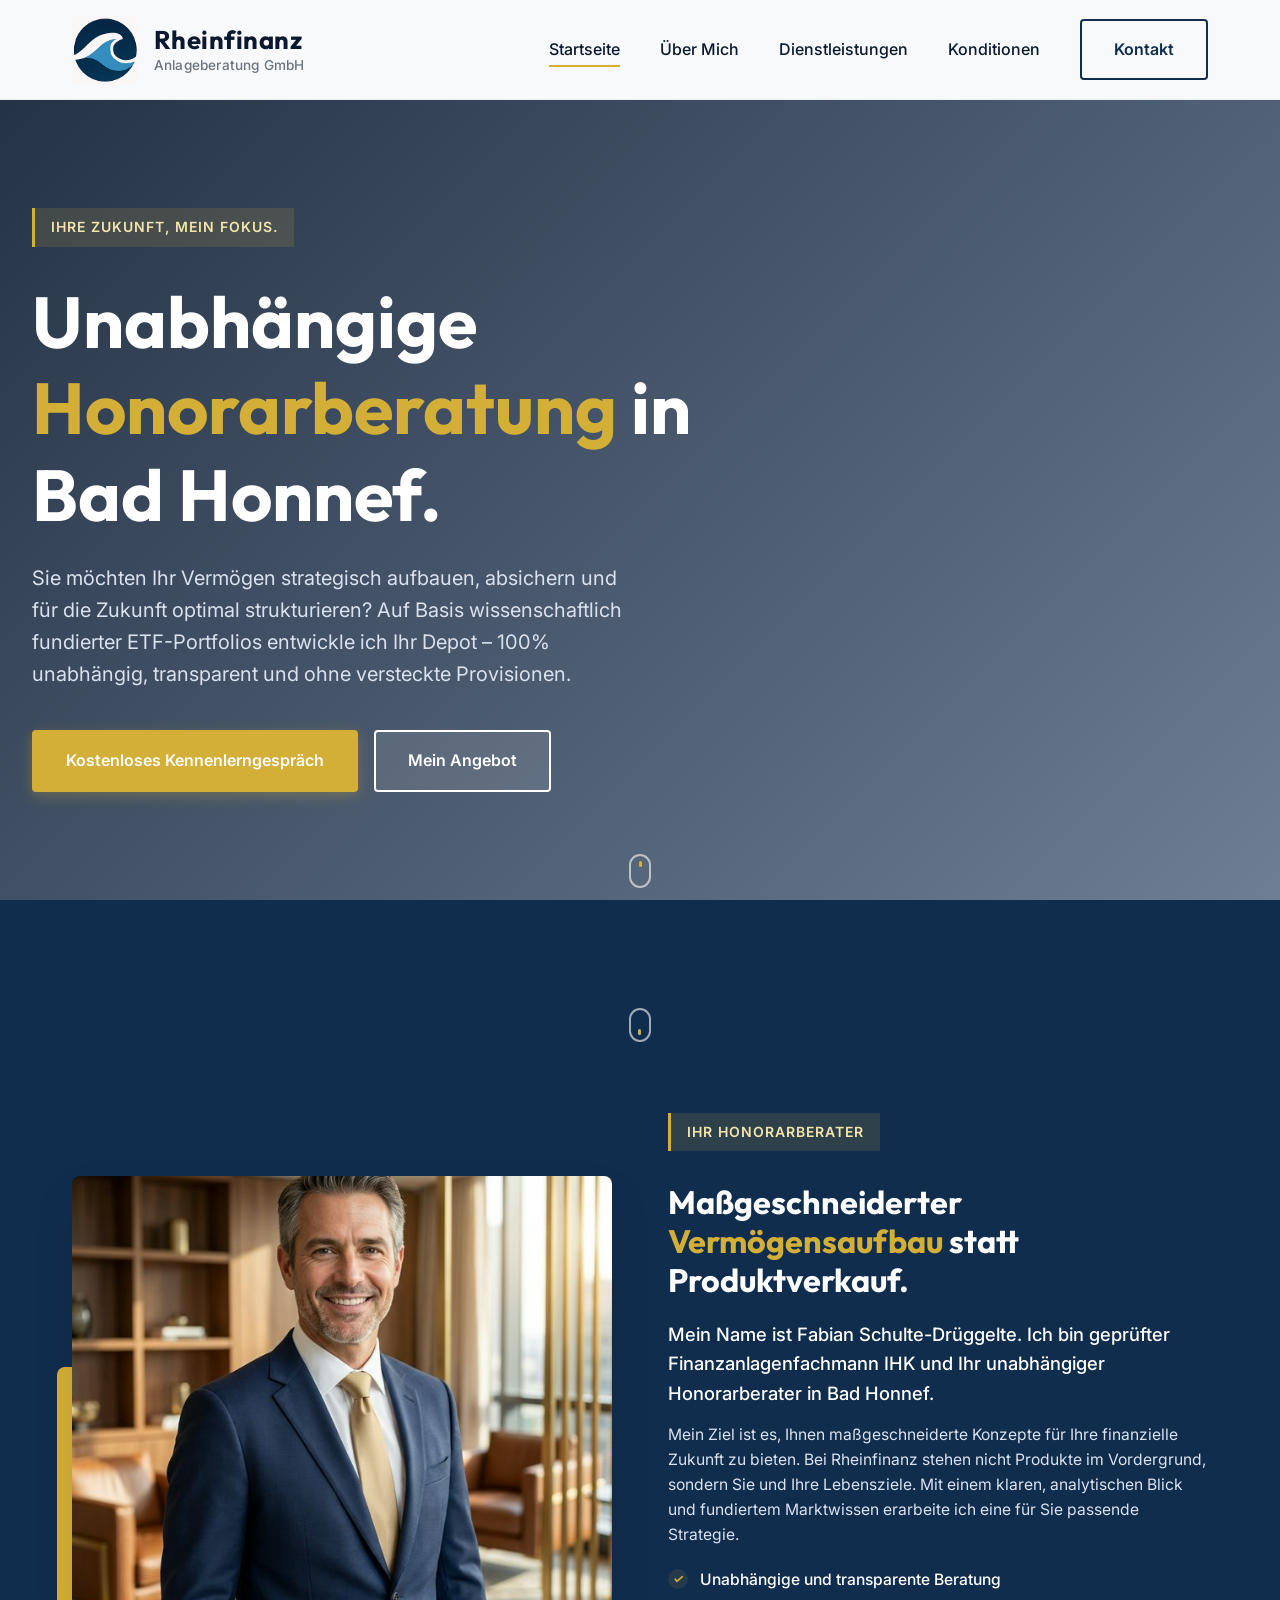
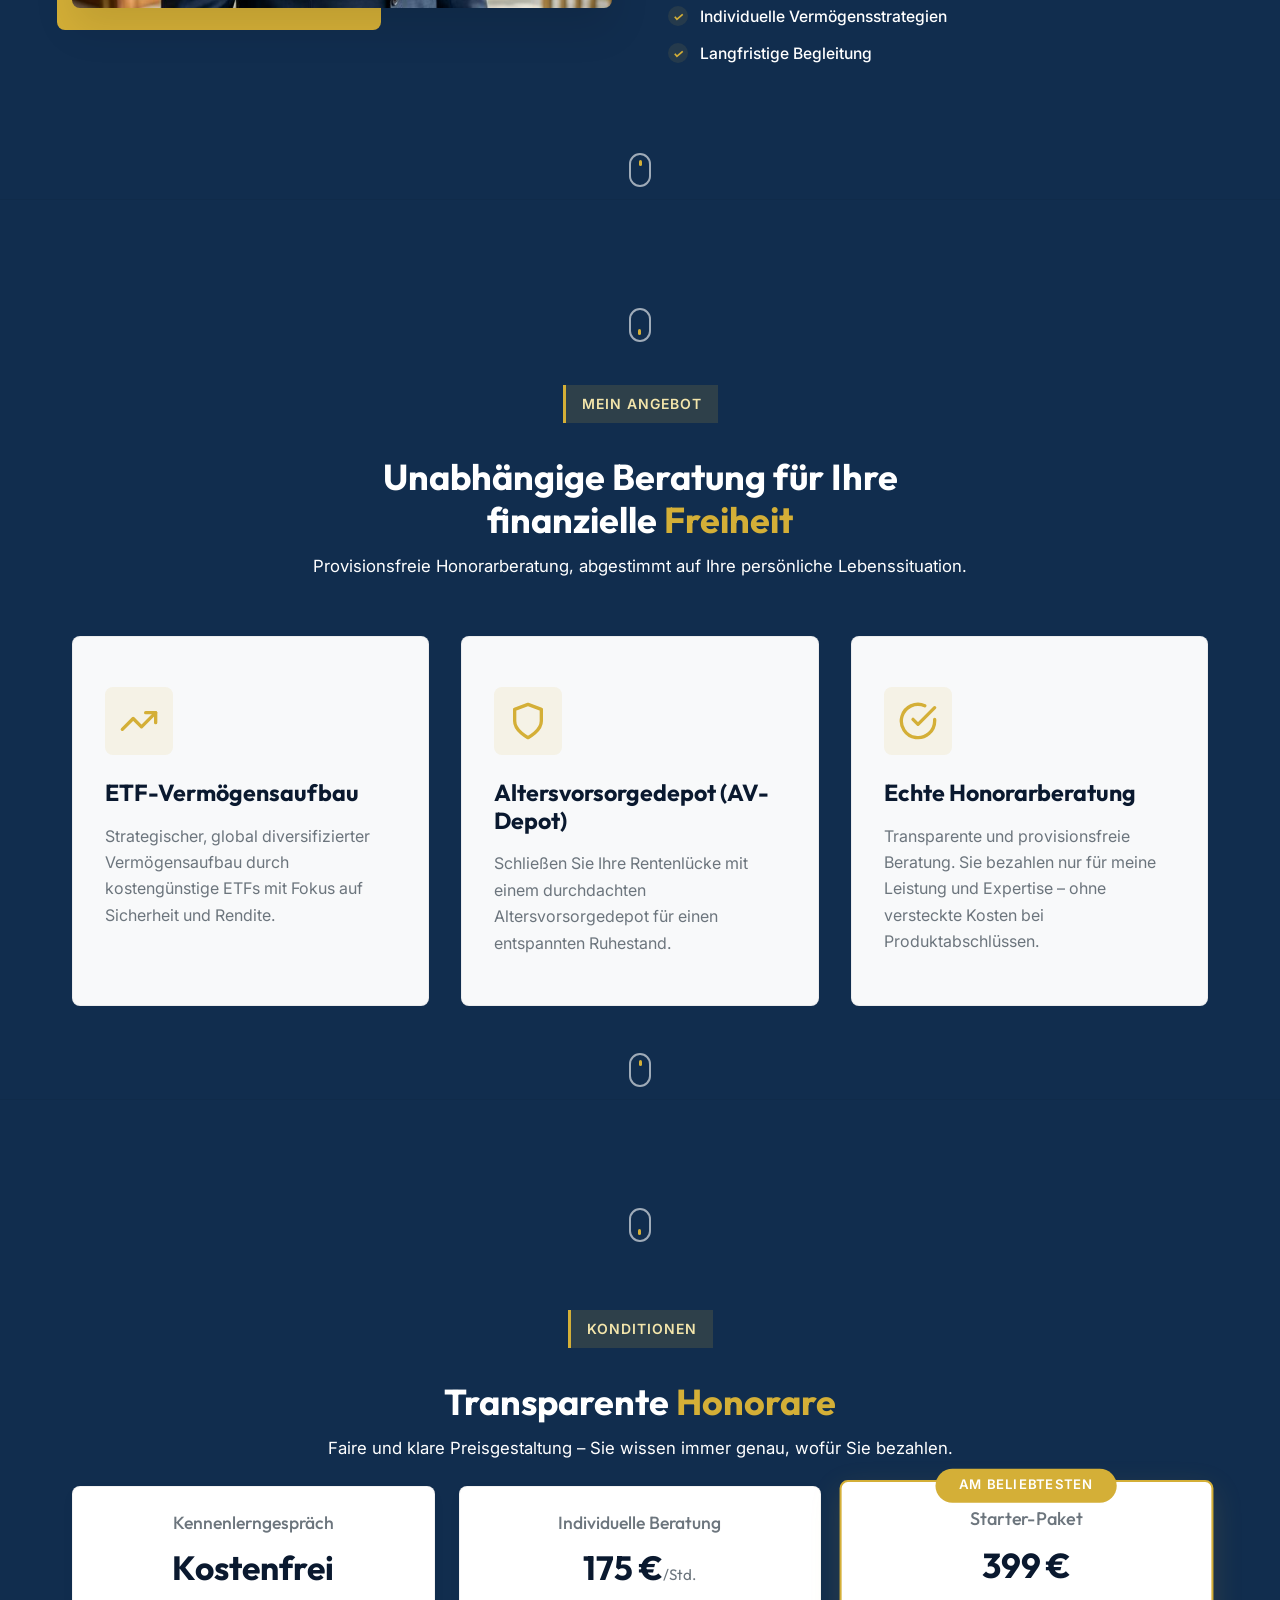
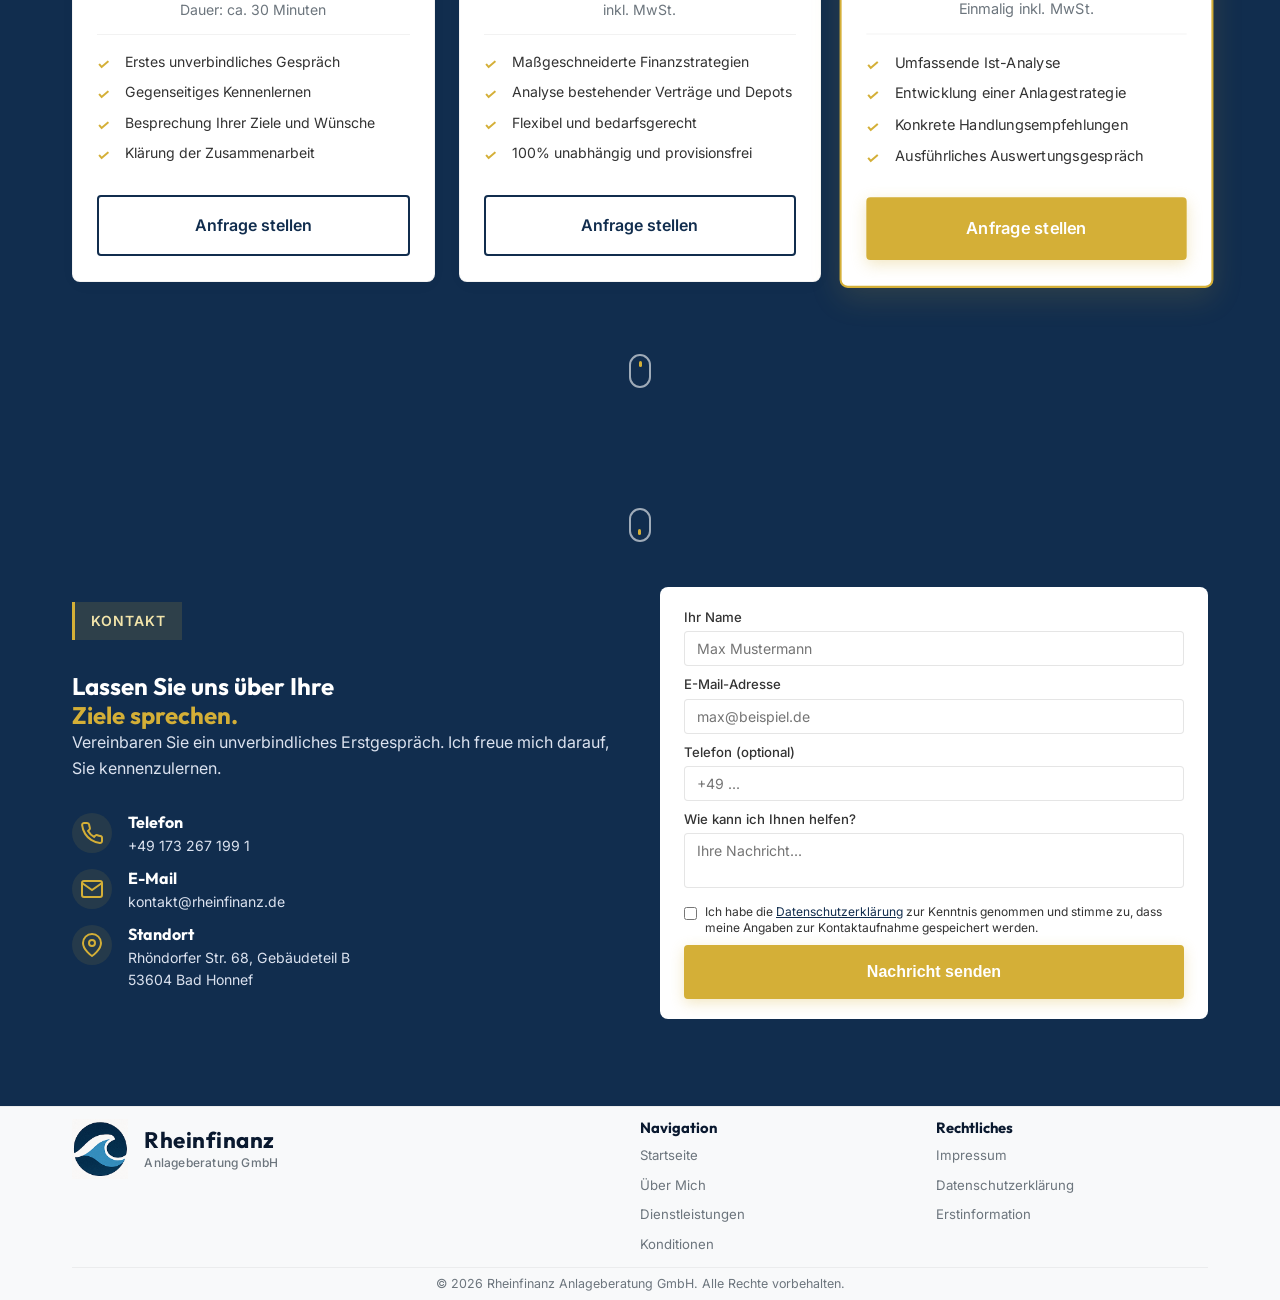
==== index.html @ 0bed1c44 "Update address to Rhöndorfer Str. 68, Gebäudeteil B and set telephone number +49 173 267 199 1" ====
<!DOCTYPE html>
<html lang="de">

<head>
    <meta charset="UTF-8">
    <meta name="viewport" content="width=device-width, initial-scale=1.0">
    <title>Honorarberatung Bad Honnef | Unabhängige Anlageberatung | Rheinfinanz</title>
    <meta name="description"
        content="Ihr unabhängiger Honorarberater in Bad Honnef. Spezialist für provisionsfreien Vermögensaufbau, ETF-Portfolios und Altersvorsorgedepots.">
    <link rel="canonical" href="https://www.rheinfinanz.de/">
    <link rel="icon" type="image/png" href="assets/images/wave-logo-transparent.png">

    <!-- Open Graph Tags -->
    <meta property="og:title" content="Unabhängige Honorarberatung & Vermögensaufbau | Rheinfinanz">
    <meta property="og:description" content="Ihr unabhängiger Honorarberater in Bad Honnef. Spezialist für provisionsfreien Vermögensaufbau, ETF-Portfolios und Altersvorsorgedepots.">
    <meta property="og:image" content="https://www.rheinfinanz.de/assets/images/wave-logo-transparent.png">
    <meta property="og:url" content="https://www.rheinfinanz.de/">
    <meta property="og:type" content="website">

    <!-- Schema.org JSON-LD -->
    <script type="application/ld+json">
    {
      "@context": "https://schema.org",
      "@type": "FinancialService",
      "name": "Rheinfinanz Anlageberatung GmbH",
      "image": "https://www.rheinfinanz.de/assets/images/wave-logo-transparent.png",
      "url": "https://www.rheinfinanz.de/",
      "telephone": "+49 173 267 199 1",
      "address": {
        "@type": "PostalAddress",
        "streetAddress": "Rhöndorfer Str. 68, Gebäudeteil B",
        "addressLocality": "Bad Honnef",
        "postalCode": "53604",
        "addressCountry": "DE"
      },
      "geo": {
        "@type": "GeoCoordinates",
        "latitude": 50.6433,
        "longitude": 7.2278
      },
      "areaServed": ["Bad Honnef", "Rhein-Sieg-Kreis"],
      "description": "Unabhängige Honorarberatung für Vermögensaufbau, ETF-Portfolios und Altersvorsorgedepots."
    }
    </script>
    <!-- Google Fonts -->
    <link rel="preconnect" href="https://fonts.googleapis.com">
    <link rel="preconnect" href="https://fonts.gstatic.com" crossorigin>
    <link
        href="https://fonts.googleapis.com/css2?family=Outfit:wght@300;400;500;600;700&family=Inter:wght@300;400;500;600&display=swap"
        rel="stylesheet">

    <link rel="stylesheet" href="styles.css?v=9">
</head>

<body>

    <!-- Header / Navigation -->
    <header id="header">
        <div class="container header-container">
            <a href="#home" class="logo">
                <img src="assets/images/wave-logo-transparent.png" alt="Rheinfinanz Logo - Honorarberatung Bad Honnef" class="logo-img" width="60" height="60">
                <div class="logo-text">
                    <span class="logo-title">Rheinfinanz</span>
                    <span class="logo-subtitle">Anlageberatung GmbH</span>
                </div>
            </a>

            <button class="mobile-menu-btn" id="mobile-menu-btn" aria-label="Menu öffnen/schließen">
                <span></span>
                <span></span>
                <span></span>
            </button>

            <nav class="main-nav" id="main-nav">
                <ul>
                    <li><a href="#home" class="nav-link active">Startseite</a></li>
                    <li><a href="#about" class="nav-link">Über Mich</a></li>
                    <li><a href="#services" class="nav-link">Dienstleistungen</a></li>
                    <li><a href="#pricing" class="nav-link">Konditionen</a></li>
                    <li><a href="#contact" class="btn btn-outline">Kontakt</a></li>
                </ul>
            </nav>
        </div>
    </header>

    <!-- Hero Section -->
    <section id="home" class="hero">
        <div class="hero-background"></div>
        <div class="hero-overlay"></div>
        <div class="container hero-content">
            <span class="badge fade-in-up">Ihre Zukunft, mein Fokus.</span>
            <h1 class="fade-in-up delay-1">Unabhängige<br><span class="text-gold">Honorarberatung</span> in Bad Honnef.
            </h1>
            <p class="fade-in-up delay-2">Sie möchten Ihr Vermögen strategisch aufbauen, absichern und für die
                Zukunft optimal strukturieren? Auf Basis wissenschaftlich fundierter ETF-Portfolios entwickle ich Ihr Depot – 100% unabhängig, transparent und ohne versteckte Provisionen.</p>
            <div class="hero-actions fade-in-up delay-3">
                <a href="#contact" class="btn btn-primary">Kostenloses Kennenlerngespräch</a>
                <a href="#services" class="btn btn-secondary">Mein Angebot</a>
            </div>
        </div>

        <div class="scroll-indicator">
            <a href="#about" aria-label="Nach unten scrollen">
                <div class="mouse">
                    <div class="wheel"></div>
                </div>
            </a>
        </div>
    </section>

    <main>
        <!-- About Section -->
        <section id="about" class="section">
            <div class="scroll-indicator-up">
                <a href="#home" aria-label="Nach oben scrollen">
                    <div class="mouse">
                        <div class="wheel"></div>
                    </div>
                </a>
            </div>
            <div class="container">
                <div class="about-grid">
                    <div class="about-image animate-on-scroll">
                        <img src="assets/images/portrait.png" alt="Fabian Schulte-Drüggelte, unabhängiger Honorarberater für ETFs und Vermögensaufbau in Bad Honnef" class="img-fluid" loading="lazy" width="400" height="500">
                        <div class="image-accent"></div>
                    </div>
                    <div class="about-content animate-on-scroll">
                        <span class="badge">Ihr Honorarberater</span>
                        <h2>Maßgeschneiderter <span class="text-gold">Vermögensaufbau</span> statt Produktverkauf.</h2>
                        <p class="lead">Mein Name ist Fabian Schulte-Drüggelte. Ich bin geprüfter
                            Finanzanlagenfachmann IHK und Ihr unabhängiger Honorarberater in Bad Honnef.</p>
                        <p>Mein Ziel ist es, Ihnen maßgeschneiderte Konzepte für Ihre finanzielle Zukunft zu bieten. Bei
                            Rheinfinanz stehen nicht Produkte im Vordergrund, sondern Sie und Ihre Lebensziele. Mit
                            einem klaren, analytischen Blick und fundiertem Marktwissen erarbeite ich eine für Sie
                            passende Strategie.</p>
                        <ul class="features-list">
                            <li><i class="icon-check"></i> Unabhängige und transparente Beratung</li>
                            <li><i class="icon-check"></i> Individuelle Vermögensstrategien</li>
                            <li><i class="icon-check"></i> Langfristige Begleitung</li>
                        </ul>
                    </div>
                </div>
            </div>
            <div class="scroll-indicator">
                <a href="#services" aria-label="Nach unten scrollen">
                    <div class="mouse">
                        <div class="wheel"></div>
                    </div>
                </a>
            </div>
        </section>

        <!-- Services Section -->
        <section id="services" class="section bg-light-alt">
            <div class="scroll-indicator-up">
                <a href="#about" aria-label="Nach oben scrollen">
                    <div class="mouse">
                        <div class="wheel"></div>
                    </div>
                </a>
            </div>
            <div class="container">
                <div class="section-header text-center animate-on-scroll">
                    <span class="badge">Mein Angebot</span>
                    <h2>Unabhängige Beratung für Ihre<br>finanzielle <span class="text-gold">Freiheit</span></h2>
                    <p>Provisionsfreie Honorarberatung, abgestimmt auf Ihre persönliche Lebenssituation.</p>
                </div>

                <div class="services-grid">
                    <div class="service-card animate-on-scroll delay-1">
                        <div class="service-icon">
                            <!-- SVG Wave / Growth Icon -->
                            <svg width="40" height="40" viewBox="0 0 24 24" fill="none" stroke="currentColor"
                                stroke-width="2" stroke-linecap="round" stroke-linejoin="round" aria-hidden="true">
                                <polyline points="22 7 13.5 15.5 8.5 10.5 2 17"></polyline>
                                <polyline points="16 7 22 7 22 13"></polyline>
                            </svg>
                        </div>
                        <h3>ETF-Vermögensaufbau</h3>
                        <p>Strategischer, global diversifizierter Vermögensaufbau durch kostengünstige ETFs mit Fokus auf Sicherheit und Rendite.</p>
                    </div>

                    <div class="service-card animate-on-scroll delay-2">
                        <div class="service-icon">
                            <!-- SVG Shield / Security Icon -->
                            <svg width="40" height="40" viewBox="0 0 24 24" fill="none" stroke="currentColor"
                                stroke-width="2" stroke-linecap="round" stroke-linejoin="round" aria-hidden="true">
                                <path d="M12 22s8-4 8-10V5l-8-3-8 3v7c0 6 8 10 8 10z"></path>
                            </svg>
                        </div>
                        <h3>Altersvorsorgedepot (AV-Depot)</h3>
                        <p>Schließen Sie Ihre Rentenlücke mit einem durchdachten Altersvorsorgedepot für einen
                            entspannten Ruhestand.</p>
                    </div>

                    <div class="service-card animate-on-scroll delay-3">
                        <div class="service-icon">
                            <!-- SVG Check Circle / Transparency Icon -->
                            <svg width="40" height="40" viewBox="0 0 24 24" fill="none" stroke="currentColor"
                                stroke-width="2" stroke-linecap="round" stroke-linejoin="round" aria-hidden="true">
                                <path d="M22 11.08V12a10 10 0 1 1-5.93-9.14"></path>
                                <polyline points="22 4 12 14.01 9 11.01"></polyline>
                            </svg>
                        </div>
                        <h3>Echte Honorarberatung</h3>
                        <p>Transparente und provisionsfreie Beratung. Sie bezahlen nur für meine Leistung und Expertise
                            – ohne versteckte Kosten bei Produktabschlüssen.</p>
                    </div>
                </div>
            </div>
            <div class="scroll-indicator">
                <a href="#pricing" aria-label="Nach unten scrollen">
                    <div class="mouse">
                        <div class="wheel"></div>
                    </div>
                </a>
            </div>
        </section>

        <!-- Pricing Section -->
        <section id="pricing" class="section">
            <div class="scroll-indicator-up">
                <a href="#services" aria-label="Nach oben scrollen">
                    <div class="mouse">
                        <div class="wheel"></div>
                    </div>
                </a>
            </div>
            <div class="container">
                <div class="section-header text-center animate-on-scroll">
                    <span class="badge">Konditionen</span>
                    <h2>Transparente <span class="text-gold">Honorare</span></h2>
                    <p>Faire und klare Preisgestaltung – Sie wissen immer genau, wofür Sie bezahlen.</p>
                </div>

                <div class="pricing-grid">
                    <!-- Kennenlerngespräch -->
                    <div class="pricing-card animate-on-scroll delay-1">
                        <div class="pricing-header">
                            <h3>Kennenlerngespräch</h3>
                            <div class="price">Kostenfrei</div>
                            <p class="duration">Dauer: ca. 30 Minuten</p>
                        </div>
                        <ul class="pricing-features">
                            <li><i class="icon-check"></i> Erstes unverbindliches Gespräch</li>
                            <li><i class="icon-check"></i> Gegenseitiges Kennenlernen</li>
                            <li><i class="icon-check"></i> Besprechung Ihrer Ziele und Wünsche</li>
                            <li><i class="icon-check"></i> Klärung der Zusammenarbeit</li>
                        </ul>
                        <a href="#contact" class="btn btn-outline">Anfrage stellen</a>
                    </div>

                    <!-- Stundensatz -->
                    <div class="pricing-card animate-on-scroll delay-2">
                        <div class="pricing-header">
                            <h3>Individuelle Beratung</h3>
                            <div class="price">175 €<span>/Std.</span></div>
                            <p class="duration">inkl. MwSt.</p>
                        </div>
                        <ul class="pricing-features">
                            <li><i class="icon-check"></i> Maßgeschneiderte Finanzstrategien</li>
                            <li><i class="icon-check"></i> Analyse bestehender Verträge und Depots</li>
                            <li><i class="icon-check"></i> Flexibel und bedarfsgerecht</li>
                            <li><i class="icon-check"></i> 100% unabhängig und provisionsfrei</li>
                        </ul>
                        <a href="#contact" class="btn btn-outline">Anfrage stellen</a>
                    </div>

                    <!-- Starter-Paket -->
                    <div class="pricing-card popular animate-on-scroll delay-3">
                        <div class="popular-badge">Am beliebtesten</div>
                        <div class="pricing-header">
                            <h3>Starter-Paket</h3>
                            <div class="price">399 €</div>
                            <p class="duration">Einmalig inkl. MwSt.</p>
                        </div>
                        <ul class="pricing-features">
                            <li><i class="icon-check"></i> Umfassende Ist-Analyse</li>
                            <li><i class="icon-check"></i> Entwicklung einer Anlagestrategie</li>
                            <li><i class="icon-check"></i> Konkrete Handlungsempfehlungen</li>
                            <li><i class="icon-check"></i> Ausführliches Auswertungsgespräch</li>
                        </ul>
                        <a href="#contact" class="btn btn-primary">Anfrage stellen</a>
                    </div>
                </div>
            </div>
            <div class="scroll-indicator">
                <a href="#contact" aria-label="Nach unten scrollen">
                    <div class="mouse">
                        <div class="wheel"></div>
                    </div>
                </a>
            </div>
        </section>

        <!-- Contact Section -->
        <section id="contact" class="contact-footer-wrapper">
            <div class="scroll-indicator-up">
                <a href="#pricing" aria-label="Nach oben scrollen">
                    <div class="mouse">
                        <div class="wheel"></div>
                    </div>
                </a>
            </div>
            <div class="contact-content-area" style="background-color: var(--navy-primary); color: var(--white);">
                <div class="container">
                    <div class="contact-grid">
                        <div class="contact-info animate-on-scroll">
                            <span class="badge">Kontakt</span>
                            <h2 style="color: var(--white);">Lassen Sie uns über Ihre<br><span class="text-gold">Ziele
                                    sprechen.</span></h2>
                            <p style="color: var(--light-blue); margin-bottom: 2rem;">Vereinbaren Sie ein
                                unverbindliches
                                Erstgespräch. Ich freue mich darauf, Sie kennenzulernen.</p>

                            <div class="contact-details">
                                <div class="contact-item">
                                    <div class="icon-circle">
                                        <svg width="24" height="24" viewBox="0 0 24 24" fill="none"
                                            stroke="currentColor" stroke-width="2">
                                            <path
                                                d="M22 16.92v3a2 2 0 0 1-2.18 2 19.79 19.79 0 0 1-8.63-3.07 19.5 19.5 0 0 1-6-6 19.79 19.79 0 0 1-3.07-8.67A2 2 0 0 1 4.11 2h3a2 2 0 0 1 2 1.72 12.84 12.84 0 0 0 .7 2.81 2 2 0 0 1-.45 2.11L8.09 9.91a16 16 0 0 0 6 6l1.27-1.27a2 2 0 0 1 2.11-.45 12.84 12.84 0 0 0 2.81.7A2 2 0 0 1 22 16.92z">
                                            </path>
                                        </svg>
                                    </div>
                                    <div>
                                        <h4>Telefon</h4>
                                        <p><a href="tel:+491732671991" style="color: inherit; text-decoration: none;">+49 173 267 199 1</a></p>
                                    </div>
                                </div>
                                <div class="contact-item">
                                    <div class="icon-circle">
                                        <svg width="24" height="24" viewBox="0 0 24 24" fill="none"
                                            stroke="currentColor" stroke-width="2">
                                            <path
                                                d="M4 4h16c1.1 0 2 .9 2 2v12c0 1.1-.9 2-2 2H4c-1.1 0-2-.9-2-2V6c0-1.1.9-2 2-2z">
                                            </path>
                                            <polyline points="22,6 12,13 2,6"></polyline>
                                        </svg>
                                    </div>
                                    <div>
                                        <h4>E-Mail</h4>
                                        <p><a href="mailto:kontakt@rheinfinanz.de" style="color: inherit; text-decoration: none;">kontakt@rheinfinanz.de</a></p>
                                    </div>
                                </div>
                                <div class="contact-item">
                                    <div class="icon-circle">
                                        <svg width="24" height="24" viewBox="0 0 24 24" fill="none"
                                            stroke="currentColor" stroke-width="2">
                                            <path d="M21 10c0 7-9 13-9 13s-9-6-9-13a9 9 0 0 1 18 0z"></path>
                                            <circle cx="12" cy="10" r="3"></circle>
                                        </svg>
                                    </div>
                                    <div>
                                        <h4>Standort</h4>
                                        <p>Rhöndorfer Str. 68, Gebäudeteil B<br>53604 Bad Honnef</p>
                                    </div>
                                </div>
                            </div>
                        </div>

                        <div class="contact-form-wrapper animate-on-scroll delay-2">
                            <form action="https://api.web3forms.com/submit" method="POST" class="contact-form">
                                <!-- Web3Forms Access Key -->
                                <input type="hidden" name="access_key" value="9ec385a1-9719-448b-9e35-5436c0c58477">
                                <input type="hidden" name="subject" value="Neue Kontaktanfrage über rheinfinanz.de">
                                <!-- Honeypot Spam Protection -->
                                <input type="checkbox" name="botcheck" class="hidden" style="display: none;">

                                <!-- Autoresponse Configuration -->
                                <input type="hidden" name="autoresponse"
                                    value="Vielen Dank für Ihre Kontaktanfrage an die Rheinfinanz Anlageberatung GmbH! Wir haben Ihre Nachricht erhalten und werden uns schnellstmöglich bei Ihnen melden.">
                                <input type="hidden" name="from_name" value="Rheinfinanz Anlageberatung GmbH">

                                <div class="form-group">
                                    <label for="name">Ihr Name</label>
                                    <input type="text" name="name" id="name" placeholder="Max Mustermann" required>
                                </div>
                                <div class="form-group">
                                    <label for="email">E-Mail-Adresse</label>
                                    <input type="email" name="email" id="email" placeholder="max@beispiel.de" required>
                                </div>
                                <div class="form-group">
                                    <label for="phone">Telefon (optional)</label>
                                    <input type="tel" name="phone" id="phone" placeholder="+49 ...">
                                </div>
                                <div class="form-group">
                                    <label for="message">Wie kann ich Ihnen helfen?</label>
                                    <textarea name="message" id="message" rows="4" placeholder="Ihre Nachricht..."
                                        required></textarea>
                                </div>
                                <div class="form-group checkbox-group">
                                    <input type="checkbox" name="privacy_consent" id="privacy_consent" required>
                                    <label for="privacy_consent">Ich habe die <a href="datenschutz.html"
                                            target="_blank">Datenschutzerklärung</a> zur Kenntnis genommen und stimme
                                        zu, dass meine Angaben zur Kontaktaufnahme gespeichert werden.</label>
                                </div>
                                <button type="submit" class="btn btn-primary" style="width: 100%;">Nachricht
                                    senden</button>
                            </form>
                        </div>
                    </div>
                </div>
            </div>

            <!-- Footer -->
            <footer class="footer">
                <div class="container">
                    <div class="footer-grid">
                        <div class="footer-brand">
                            <a href="#home" class="logo" style="margin-bottom: 1.5rem; display: inline-flex;">
                                <img src="assets/images/wave-logo-transparent.png" alt="Rheinfinanz Logo"
                                    class="logo-img" style="height: 60px;">
                                <div class="logo-text">
                                    <span class="logo-title"
                                        style="color: var(--navy-dark); font-size: 1.4rem;">Rheinfinanz</span>
                                    <span class="logo-subtitle"
                                        style="color: var(--text-muted); font-size: 0.75rem;">Anlageberatung GmbH</span>
                                </div>
                            </a>
                        </div>
                        <div class="footer-links">
                            <h4>Navigation</h4>
                            <ul>
                                <li><a href="#home">Startseite</a></li>
                                <li><a href="#about">Über Mich</a></li>
                                <li><a href="#services">Dienstleistungen</a></li>
                                <li><a href="#pricing">Konditionen</a></li>
                            </ul>
                        </div>
                        <div class="footer-links">
                            <h4>Rechtliches</h4>
                            <ul>
                                <li><a href="impressum.html">Impressum</a></li>
                                <li><a href="datenschutz.html">Datenschutzerklärung</a></li>
                                <li><a href="erstinformation.html">Erstinformation</a></li>
                            </ul>
                        </div>
                    </div>
                    <div class="footer-bottom">
                        &copy; 2026 Rheinfinanz Anlageberatung GmbH. Alle Rechte vorbehalten.
                    </div>
                </div>
            </footer>
        </section>
    </main>

    <script src="script.js"></script>
</body>

</html>
---- styles.css ----
:root {
    /* Color Palette */
    --navy-dark: #0A192F;
    --navy-primary: #112D4E;
    --blue-wave: #3F72AF;
    --light-blue: #DBE2EF;

    --gold: #D4AF37;
    --gold-light: #F3E5AB;
    --gold-dark: #AA8825;

    --white: #FFFFFF;
    --bg-light: #F8F9FA;
    --text-main: #333333;
    --text-muted: #6C757D;

    /* Typography */
    --font-heading: 'Outfit', sans-serif;
    --font-body: 'Inter', sans-serif;

    /* Transitions */
    --transition-fast: 0.3s ease;
    --transition-slow: 0.6s cubic-bezier(0.16, 1, 0.3, 1);

    /* Variables */
    --header-height: 100px;
}

* {
    margin: 0;
    padding: 0;
    box-sizing: border-box;
}

html {
    scroll-behavior: smooth;
    scroll-snap-type: y mandatory;
}

section,
.contact-footer-wrapper {
    scroll-snap-align: start;
    scroll-snap-stop: always;
}

body {
    font-family: var(--font-body);
    color: var(--text-main);
    background-color: var(--bg-light);
    line-height: 1.6;
    overflow-x: hidden;
    max-width: 100%;
}

h1,
h2,
h3,
h4,
h5,
h6 {
    font-family: var(--font-heading);
    color: var(--navy-dark);
    line-height: 1.2;
}

a {
    text-decoration: none;
    color: inherit;
    transition: var(--transition-fast);
}

.container {
    width: 100%;
    max-width: 1200px;
    margin: 0 auto;
    padding: 0 2rem;
}

.text-gold {
    color: var(--gold);
}

/* --- Buttons --- */
.btn {
    display: inline-block;
    padding: 1rem 2rem;
    border-radius: 4px;
    font-weight: 600;
    font-size: 1rem;
    text-align: center;
    cursor: pointer;
    transition: all 0.3s ease;
}

.btn-primary {
    background-color: var(--gold);
    color: var(--white);
    border: 2px solid var(--gold);
    box-shadow: 0 4px 14px rgba(212, 175, 55, 0.3);
}

.btn-primary:hover {
    background-color: var(--gold-dark);
    border-color: var(--gold-dark);
    transform: translateY(-2px);
    box-shadow: 0 6px 20px rgba(212, 175, 55, 0.4);
}

.btn-secondary {
    background-color: rgba(255, 255, 255, 0.1);
    color: var(--white);
    border: 2px solid var(--white);
    backdrop-filter: blur(5px);
}

.btn-secondary:hover {
    background-color: var(--white);
    color: var(--navy-dark);
    transform: translateY(-2px);
}

.btn-outline {
    background-color: transparent;
    color: var(--navy-primary);
    border: 2px solid var(--navy-primary);
}

.btn-outline:hover {
    background-color: var(--navy-primary);
    color: var(--white);
}

/* --- Header --- */
#header {
    position: fixed;
    top: 0;
    left: 0;
    width: 100%;
    height: var(--header-height);
    background-color: var(--bg-light);
    z-index: 1000;
    transition: all var(--transition-fast);
    border-bottom: 1px solid rgba(0, 0, 0, 0.05);
}

#header.scrolled {
    background-color: rgba(248, 249, 250, 0.98);
    backdrop-filter: blur(10px);
    box-shadow: 0 4px 20px rgba(0, 0, 0, 0.05);
    height: 80px;
    border-bottom: none;
}

#header.scrolled .nav-link {
    color: var(--navy-dark);
}

#header.scrolled .nav-link:hover,
#header.scrolled .nav-link.active {
    color: var(--gold);
}

#header.scrolled .text-logo {
    color: var(--navy-dark);
}

.header-container {
    position: relative;
    display: flex;
    justify-content: space-between;
    align-items: center;
    height: 100%;
}

.logo {
    display: flex;
    align-items: center;
    gap: 1rem;
    text-decoration: none;
}

.logo-img {
    height: 70px;
    width: auto;
    transition: var(--transition-fast);
}

#header.scrolled .logo-img {
    height: 58px;
}

.logo-text {
    display: flex;
    flex-direction: column;
    justify-content: center;
}

.logo-title {
    font-family: var(--font-heading);
    font-size: 1.6rem;
    font-weight: 700;
    color: var(--navy-dark);
    line-height: 1.1;
    letter-spacing: 0.5px;
    transition: var(--transition-fast);
}

.logo-subtitle {
    font-family: var(--font-body);
    font-size: 0.85rem;
    font-weight: 500;
    color: var(--text-muted);
    line-height: 1.1;
    letter-spacing: 0.2px;
    margin-top: 0.2rem;
    transition: var(--transition-fast);
}

#header.scrolled .logo-title {
    font-size: 1.4rem;
}

#header.scrolled .logo-subtitle {
    font-size: 0.75rem;
}

.text-logo {
    font-family: var(--font-heading);
    font-size: 1.5rem;
    font-weight: 700;
    color: var(--navy-dark);
    letter-spacing: 1px;
    transition: var(--transition-fast);
}

.text-logo span {
    color: var(--gold);
}

.main-nav ul {
    display: flex;
    list-style: none;
    align-items: center;
    gap: 2.5rem;
}

.nav-link {
    font-weight: 500;
    color: var(--navy-dark);
    position: relative;
    padding: 0.5rem 0;
}

.nav-link::after {
    content: '';
    position: absolute;
    bottom: 0;
    left: 0;
    width: 0;
    height: 2px;
    background-color: var(--gold);
    transition: width var(--transition-fast);
}

.nav-link:hover::after,
.nav-link.active::after {
    width: 100%;
}

.mobile-menu-btn {
    display: none;
    background: none;
    border: none;
    cursor: pointer;
    flex-direction: column;
    gap: 6px;
    z-index: 1001;
}

.mobile-menu-btn span {
    display: block;
    width: 30px;
    height: 2px;
    background-color: var(--navy-dark);
    transition: var(--transition-fast);
}

/* --- Hero Section --- */
.hero {
    position: relative;
    height: 100vh;
    max-height: 100vh;
    display: flex;
    align-items: center;
    padding-top: var(--header-height);
    overflow: hidden;
    box-sizing: border-box;
}

.hero-background {
    position: absolute;
    top: 0;
    left: 0;
    width: 100%;
    height: 100%;
    background-image: url('assets/images/hero-bg.jpg');
    background-size: cover;
    background-position: center;
    background-attachment: fixed;
    z-index: -2;
    transform: scale(1.05);
    /* Slight scale for animation buffer */
    animation: zoomOutBg 20s infinite alternate linear;
}

@keyframes zoomOutBg {
    0% {
        transform: scale(1.05);
    }

    100% {
        transform: scale(1);
    }
}

.hero-overlay {
    position: absolute;
    top: 0;
    left: 0;
    width: 100%;
    height: 100%;
    background: linear-gradient(135deg, rgba(10, 25, 47, 0.9) 0%, rgba(17, 45, 78, 0.6) 100%);
    z-index: -1;
}

.hero-content {
    color: var(--white);
    max-width: 800px;
    margin: 0;
}

.badge {
    display: inline-block;
    padding: 0.5rem 1rem;
    background-color: rgba(212, 175, 55, 0.15);
    color: var(--gold-light);
    border-left: 3px solid var(--gold);
    font-size: 0.875rem;
    font-weight: 600;
    letter-spacing: 1px;
    text-transform: uppercase;
    margin-bottom: 2rem;
}

.hero h1 {
    font-size: 4.5rem;
    color: var(--white);
    margin-bottom: 1.5rem;
    font-weight: 700;
}

.hero p {
    font-size: 1.25rem;
    color: var(--light-blue);
    margin-bottom: 2.5rem;
    max-width: 600px;
}

.hero-actions {
    display: flex;
    gap: 1rem;
}

/* Scroll Down Indicator */
.scroll-indicator {
    position: absolute;
    bottom: 12px;
    left: 50%;
    transform: translateX(-50%);
    z-index: 10;
}

/* Scroll Up Indicator */
.scroll-indicator-up {
    position: absolute;
    top: calc(var(--header-height) + 8px);
    left: 50%;
    transform: translateX(-50%);
    z-index: 10;
}

.scroll-indicator-up .mouse {
    transform: rotate(180deg);
}

.mouse {
    width: 22px;
    height: 34px;
    border: 2px solid rgba(255, 255, 255, 0.6);
    border-radius: 14px;
    position: relative;
    display: flex;
    justify-content: center;
}

.wheel {
    width: 3px;
    height: 6px;
    background-color: var(--gold);
    border-radius: 2px;
    margin-top: 5px;
    animation: scroll 2s infinite;
}

@keyframes scroll {
    0% {
        transform: translateY(0);
        opacity: 1;
    }

    100% {
        transform: translateY(15px);
        opacity: 0;
    }
}

/* Animations */
.fade-in-up {
    opacity: 0;
    transform: translateY(30px);
    animation: fadeInUp 1s forwards ease-out;
}

.delay-1 {
    animation-delay: 0.2s;
}

.delay-2 {
    animation-delay: 0.4s;
}

.delay-3 {
    animation-delay: 0.6s;
}

@keyframes fadeInUp {
    to {
        opacity: 1;
        transform: translateY(0);
    }
}

/* Responsive */
@media (max-width: 992px) {
    .hero h1 {
        font-size: 3.5rem;
    }
}

@media (max-width: 768px) {
    html {
        scroll-snap-type: none !important;
    }

    .scroll-indicator,
    .scroll-indicator-up {
        display: none !important;
    }

    #header {
        height: 70px;
    }

    #header.scrolled {
        height: 65px;
    }

    .header-container {
        padding: 0 1rem;
    }

    .logo {
        gap: 0.5rem;
        max-width: calc(100% - 55px);
        overflow: hidden;
    }

    .logo-img {
        height: 44px !important;
        flex-shrink: 0;
    }

    #header.scrolled .logo-img {
        height: 40px !important;
    }

    .logo-title {
        font-size: 1.1rem !important;
        white-space: nowrap;
    }

    .logo-subtitle {
        font-size: 0.65rem !important;
        white-space: nowrap;
    }

    .mobile-menu-btn {
        display: flex !important;
        position: absolute !important;
        right: 1rem !important;
        top: 50% !important;
        transform: translateY(-50%) !important;
        z-index: 1001 !important;
        padding: 0.5rem !important;
        background: none;
        border: none;
        cursor: pointer;
    }

    .mobile-menu-btn span {
        background-color: var(--navy-dark) !important;
    }

    .main-nav {
        position: fixed;
        top: 70px;
        right: 0;
        left: auto;
        width: 100%;
        height: calc(100vh - 70px);
        background-color: var(--white);
        flex-direction: column;
        transition: transform var(--transition-slow), opacity var(--transition-slow), visibility var(--transition-slow);
        padding: 2rem;
        transform: translateX(100%);
        opacity: 0;
        visibility: hidden;
        pointer-events: none;
    }

    .main-nav.open {
        transform: translateX(0);
        opacity: 1;
        visibility: visible;
        pointer-events: auto;
    }

    .main-nav ul {
        flex-direction: column;
        align-items: flex-start;
        gap: 1.5rem;
    }

    .nav-link {
        color: var(--navy-dark);
        font-size: 1.25rem;
    }

    #header.scrolled .mobile-menu-btn span {
        background-color: var(--navy-dark);
    }

    .mobile-menu-btn span {
        background-color: var(--navy-dark);
    }

    .mobile-menu-btn {
        display: flex;
        flex-shrink: 0;
        margin-left: auto;
        padding: 0.5rem;
    }

    .hero h1 {
        font-size: 2.5rem;
    }

    .hero p {
        font-size: 1.1rem;
    }

    .hero-actions {
        flex-direction: column;
    }

    .btn {
        width: 100%;
    }
}

/* --- Sections Common --- */
.section {
    padding: calc(var(--header-height) + 3.25rem) 0 3.75rem 0;
    height: 100vh;
    max-height: 100vh;
    display: flex;
    flex-direction: column;
    justify-content: center;
    border-bottom: 1px solid rgba(0, 0, 0, 0.05);
    position: relative;
    box-sizing: border-box;
    overflow: hidden;
}

.bg-light-alt {
    background-color: var(--white);
}

.section-header {
    max-width: 750px;
    margin: 0 auto 2.5rem auto;
}

.section-header h2 {
    font-size: clamp(2rem, 4vh, 2.6rem);
    margin-bottom: 0.75rem;
}

.section-header p {
    color: var(--text-muted);
    font-size: 1.05rem;
}

.text-center {
    text-align: center;
}

/* --- About Section --- */
#about {
    background-color: var(--navy-primary);
    color: var(--white);
}

.about-grid {
    display: grid;
    grid-template-columns: 1fr 1fr;
    gap: 3.5rem;
    align-items: center;
}

.about-image {
    position: relative;
}

.about-image img {
    border-radius: 8px;
    width: 100%;
    max-height: min(440px, 48vh);
    object-fit: cover;
    position: relative;
    z-index: 2;
    box-shadow: 0 20px 40px rgba(0, 0, 0, 0.1);
}

.image-accent {
    position: absolute;
    bottom: -15px;
    left: -15px;
    width: 60%;
    height: 60%;
    background-color: var(--gold);
    border-radius: 8px;
    z-index: 1;
}

.about-content h2 {
    font-size: clamp(1.8rem, 3.6vh, 2.4rem);
    margin-bottom: 1.25rem;
    color: var(--white);
}

.about-content .lead {
    font-size: 1.15rem;
    font-weight: 500;
    color: var(--white);
    margin-bottom: 0.85rem;
}

.about-content p {
    color: var(--light-blue);
    margin-bottom: 1.25rem;
    font-size: 0.98rem;
}

.features-list {
    list-style: none;
    margin-top: 1.25rem;
}

.features-list li {
    position: relative;
    padding-left: 2rem;
    margin-bottom: 0.75rem;
    font-weight: 500;
    color: var(--white);
    font-size: 0.98rem;
}

.features-list li .icon-check {
    position: absolute;
    left: 0;
    top: 2px;
    width: 20px;
    height: 20px;
    background-color: rgba(212, 175, 55, 0.1);
    color: var(--gold);
    border-radius: 50%;
    display: flex;
    align-items: center;
    justify-content: center;
}

.features-list li .icon-check::after {
    content: '✓';
    font-size: 12px;
    font-weight: bold;
}

@media (max-width: 992px) {
    .about-grid {
        grid-template-columns: 1fr;
        gap: 3rem;
    }

    .about-image {
        max-width: 500px;
        margin: 0 auto;
    }
}

/* --- Services Section --- */
#services {
    background-color: var(--navy-primary);
    color: var(--white);
}

#services .section-header {
    margin-bottom: 3.5rem;
}

#services .section-header h2,
#services .section-header p {
    color: var(--white);
}

.services-grid {
    display: grid;
    grid-template-columns: repeat(3, 1fr);
    gap: 2rem;
}

.service-card {
    background: var(--bg-light);
    border: 1px solid rgba(0, 0, 0, 0.05);
    padding: min(3.25rem, 5.5vh) 2rem;
    border-radius: 8px;
    transition: var(--transition-fast);
    position: relative;
    overflow: hidden;
}

.service-card::before {
    content: '';
    position: absolute;
    top: 0;
    left: 0;
    width: 100%;
    height: 4px;
    background-color: var(--gold);
    transform: scaleX(0);
    transform-origin: left;
    transition: transform 0.4s ease;
}

.service-card:hover {
    transform: translateY(-5px);
    box-shadow: 0 20px 40px rgba(0, 0, 0, 0.05);
    background: var(--white);
}

.service-card:hover::before {
    transform: scaleX(1);
}

.service-icon {
    width: 68px;
    height: 68px;
    background-color: rgba(212, 175, 55, 0.1);
    color: var(--gold);
    border-radius: 8px;
    display: flex;
    align-items: center;
    justify-content: center;
    margin-bottom: 1.5rem;
    transition: var(--transition-fast);
}

.service-card h3 {
    font-size: 1.45rem;
    margin-bottom: 1rem;
    color: var(--navy-dark);
}

.service-card p {
    color: var(--text-muted);
    font-size: 1rem;
    line-height: 1.65;
}

@media (max-width: 992px) {
    .services-grid {
        grid-template-columns: repeat(2, 1fr);
    }
}

@media (max-width: 768px) {
    .services-grid {
        grid-template-columns: 1fr;
    }
}

/* Simple viewport animation class */
.animate-on-scroll {
    opacity: 0;
    transform: translateY(30px);
    transition: opacity 0.8s ease-out, transform 0.8s ease-out;
}

.animate-on-scroll.in-view {
    opacity: 1;
    transform: translateY(0);
}

/* --- Pricing Section --- */
#pricing {
    background-color: var(--navy-primary);
    color: var(--white);
    border-bottom: none;
}

#pricing .section-header {
    margin-bottom: 1.5rem;
}

#pricing .section-header h2,
#pricing .section-header p {
    color: var(--white);
}

.pricing-grid {
    display: grid;
    grid-template-columns: repeat(3, 1fr);
    gap: 1.5rem;
    margin-top: 1.25rem;
}

.pricing-card {
    background: var(--white);
    border: 1px solid rgba(0, 0, 0, 0.05);
    border-radius: 8px;
    padding: min(1.75rem, 2.8vh) 1.5rem;
    position: relative;
    transition: var(--transition-fast);
    display: flex;
    flex-direction: column;
    box-shadow: 0 4px 20px rgba(0, 0, 0, 0.02);
}

.pricing-card:hover {
    transform: translateY(-5px);
    box-shadow: 0 20px 40px rgba(0, 0, 0, 0.08);
}

.pricing-card.popular {
    border: 2px solid var(--gold);
    transform: scale(1.03);
    z-index: 2;
    box-shadow: 0 10px 30px rgba(212, 175, 55, 0.15);
}

.pricing-card.popular:hover {
    transform: scale(1.03) translateY(-5px);
}

.popular-badge {
    position: absolute;
    top: -13px;
    left: 50%;
    transform: translateX(-50%);
    background-color: var(--gold);
    color: var(--white);
    padding: 0.4rem 1.4rem;
    border-radius: 20px;
    font-size: 0.8rem;
    font-weight: 600;
    text-transform: uppercase;
    letter-spacing: 1px;
    white-space: nowrap;
}

.pricing-header {
    text-align: center;
    margin-bottom: 1rem;
    padding-bottom: 0.75rem;
    border-bottom: 1px solid rgba(0, 0, 0, 0.05);
}

.pricing-header h3 {
    font-size: 1.1rem;
    color: var(--text-muted);
    margin-bottom: 0.5rem;
    font-weight: 500;
}

.pricing-header .price {
    font-size: 2.1rem;
    font-weight: 700;
    color: var(--navy-dark);
    font-family: var(--font-heading);
    margin-bottom: 0.25rem;
}

.pricing-header .price span {
    font-size: 0.95rem;
    color: var(--text-muted);
    font-weight: 400;
}

.pricing-header .duration {
    font-size: 0.88rem;
    color: var(--text-muted);
}

.pricing-features {
    list-style: none;
    margin-bottom: 1.25rem;
    flex-grow: 1;
}

.pricing-features li {
    position: relative;
    padding-left: 1.75rem;
    margin-bottom: 0.5rem;
    color: var(--text-main);
    font-size: 0.88rem;
}

.pricing-features li .icon-check {
    position: absolute;
    left: 0;
    top: 2px;
    color: var(--gold);
    font-weight: bold;
}

.pricing-features li .icon-check::before {
    content: '✓';
}

.pricing-card .btn {
    width: 100%;
    margin-top: auto;
}

@media (max-width: 992px) {
    .pricing-grid {
        grid-template-columns: 1fr;
        max-width: 500px;
        margin-left: auto;
        margin-right: auto;
        gap: 3rem;
    }

    .pricing-card.popular {
        transform: scale(1);
    }

    .pricing-card.popular:hover {
        transform: translateY(-10px);
    }
}

/* --- Contact Section & Footer Wrapper --- */
.contact-footer-wrapper {
    height: 100vh;
    max-height: 100vh;
    display: flex;
    flex-direction: column;
    justify-content: space-between;
    scroll-snap-align: start;
    scroll-snap-stop: always;
    position: relative;
    box-sizing: border-box;
    overflow: hidden;
    background-color: var(--navy-primary);
}

.contact-content-area {
    flex-grow: 1;
    display: flex;
    align-items: center;
    padding: calc(var(--header-height) + 0.5rem) 0 0.5rem 0;
}

.contact-grid {
    display: grid;
    grid-template-columns: 1fr 1fr;
    gap: 2.5rem;
    align-items: center;
}

.contact-details {
    margin-top: 1rem;
}

.contact-item {
    display: flex;
    align-items: flex-start;
    gap: 1rem;
    margin-bottom: 0.75rem;
}

.icon-circle {
    width: 40px;
    height: 40px;
    background-color: rgba(212, 175, 55, 0.1);
    color: var(--gold);
    border-radius: 50%;
    display: flex;
    align-items: center;
    justify-content: center;
    flex-shrink: 0;
}

.contact-item h4 {
    color: var(--white);
    margin-bottom: 0.15rem;
    font-size: 1rem;
}

.contact-item p {
    color: var(--light-blue);
    font-size: 0.88rem;
}

.contact-form-wrapper {
    background-color: var(--white);
    padding: 1.25rem 1.5rem;
    border-radius: 8px;
    color: var(--navy-dark);
}

.form-group {
    margin-bottom: 0.5rem;
}

.form-group label {
    display: block;
    margin-bottom: 0.2rem;
    font-weight: 500;
    font-size: 0.825rem;
    color: var(--text-main);
}

.form-group input,
.form-group textarea {
    width: 100%;
    padding: 0.5rem 0.75rem;
    border: 1px solid rgba(0, 0, 0, 0.1);
    border-radius: 4px;
    font-family: inherit;
    font-size: 0.88rem;
    transition: var(--transition-fast);
}

.form-group textarea {
    height: 55px;
    resize: none;
}

.form-group input:focus,
.form-group textarea:focus {
    outline: none;
    border-color: var(--gold);
    box-shadow: 0 0 0 3px rgba(212, 175, 55, 0.1);
}

.checkbox-group {
    display: flex;
    align-items: flex-start;
    gap: 0.5rem;
    margin-bottom: 0.6rem;
}

.checkbox-group input[type="checkbox"] {
    width: auto;
    margin-top: 0.2rem;
    cursor: pointer;
}

.checkbox-group label {
    font-size: 0.75rem;
    line-height: 1.3;
    color: var(--text-main);
    font-weight: 400;
    margin-bottom: 0;
    cursor: pointer;
}

.checkbox-group label a {
    color: var(--navy-primary);
    text-decoration: underline;
}

.checkbox-group label a:hover {
    color: var(--gold);
}

@media (max-width: 992px) {
    .contact-grid {
        grid-template-columns: 1fr;
    }
}

/* --- Footer --- */
.footer {
    background-color: var(--bg-light);
    border-top: 1px solid rgba(0, 0, 0, 0.05);
    padding: 0.75rem 0 0.4rem 0;
    flex-shrink: 0;
}

.footer-grid {
    display: grid;
    grid-template-columns: 2fr 1fr 1fr;
    gap: 1.5rem;
    margin-bottom: 0.4rem;
}

.footer-brand p {
    color: var(--text-muted);
    max-width: 300px;
    margin-top: 0.4rem;
    font-size: 0.825rem;
}

.footer-links h4 {
    margin-bottom: 0.35rem;
    font-size: 0.925rem;
}

.footer-links ul {
    list-style: none;
}

.footer-links li {
    margin-bottom: 0.25rem;
}

.footer-links a {
    color: var(--text-muted);
    font-size: 0.825rem;
}

.footer-links a:hover {
    color: var(--gold);
}

.footer-bottom {
    text-align: center;
    padding-top: 0.35rem;
    border-top: 1px solid rgba(0, 0, 0, 0.05);
    color: var(--text-muted);
    font-size: 0.78rem;
}

/* Responsive Overrides for Mobile & Small Viewports */
@media (max-width: 768px) {
    .hero {
        height: auto !important;
        min-height: calc(100vh - 70px) !important;
        max-height: none !important;
        padding-top: calc(70px + 2.5rem) !important;
        padding-bottom: 2.5rem !important;
        align-items: flex-start !important;
    }

    .badge {
        margin-bottom: 1rem !important;
    }

    .hero h1 {
        font-size: clamp(2rem, 7vw, 2.7rem) !important;
        margin-bottom: 1rem !important;
    }

    .hero p {
        font-size: 1rem !important;
        margin-bottom: 1.5rem !important;
    }

    .section {
        height: auto !important;
        min-height: auto !important;
        max-height: none !important;
        overflow: visible !important;
        padding-top: 2rem !important;
        padding-bottom: 1.5rem !important;
        scroll-snap-align: none !important;
        scroll-snap-stop: normal !important;
    }

    .section-header {
        margin-bottom: 1.25rem !important;
    }

    .section-header h2 {
        font-size: 1.8rem !important;
        margin-bottom: 0.5rem !important;
    }

    .section-header p {
        font-size: 0.95rem !important;
    }

    .about-grid,
    .services-grid,
    .pricing-grid,
    .contact-grid {
        gap: 1.25rem !important;
        margin-top: 1rem !important;
    }

    .about-image img {
        max-height: 280px !important;
    }

    .about-content h2 {
        font-size: 1.75rem !important;
        margin-bottom: 0.75rem !important;
    }

    .about-content p,
    .about-content .lead {
        margin-bottom: 0.75rem !important;
    }

    .features-list {
        margin-top: 0.75rem !important;
    }

    .features-list li {
        margin-bottom: 0.5rem !important;
    }

    .contact-footer-wrapper {
        height: auto !important;
        min-height: auto !important;
        max-height: none !important;
        overflow: visible !important;
        background-color: var(--navy-primary) !important;
        padding-top: 0 !important;
        padding-bottom: 0 !important;
    }

    .contact-content-area {
        padding-top: 2rem !important;
        padding-bottom: 1.25rem !important;
    }

    .footer-brand {
        display: none !important;
    }

    .footer-grid {
        grid-template-columns: 1fr 1fr !important;
        gap: 1rem !important;
        margin-bottom: 0.5rem !important;
    }

    .footer {
        width: 100% !important;
        max-width: 100vw !important;
        overflow: hidden !important;
        padding: 1rem 0 0.5rem 0 !important;
    }

    #pricing {
        border-bottom: none !important;
    }
}

@media (max-width: 992px), (max-height: 700px) {
    .section,
    .contact-footer-wrapper {
        height: auto;
        min-height: 100vh;
        max-height: none;
        overflow: visible;
    }

    html {
        scroll-snap-type: y proximity;
    }
}
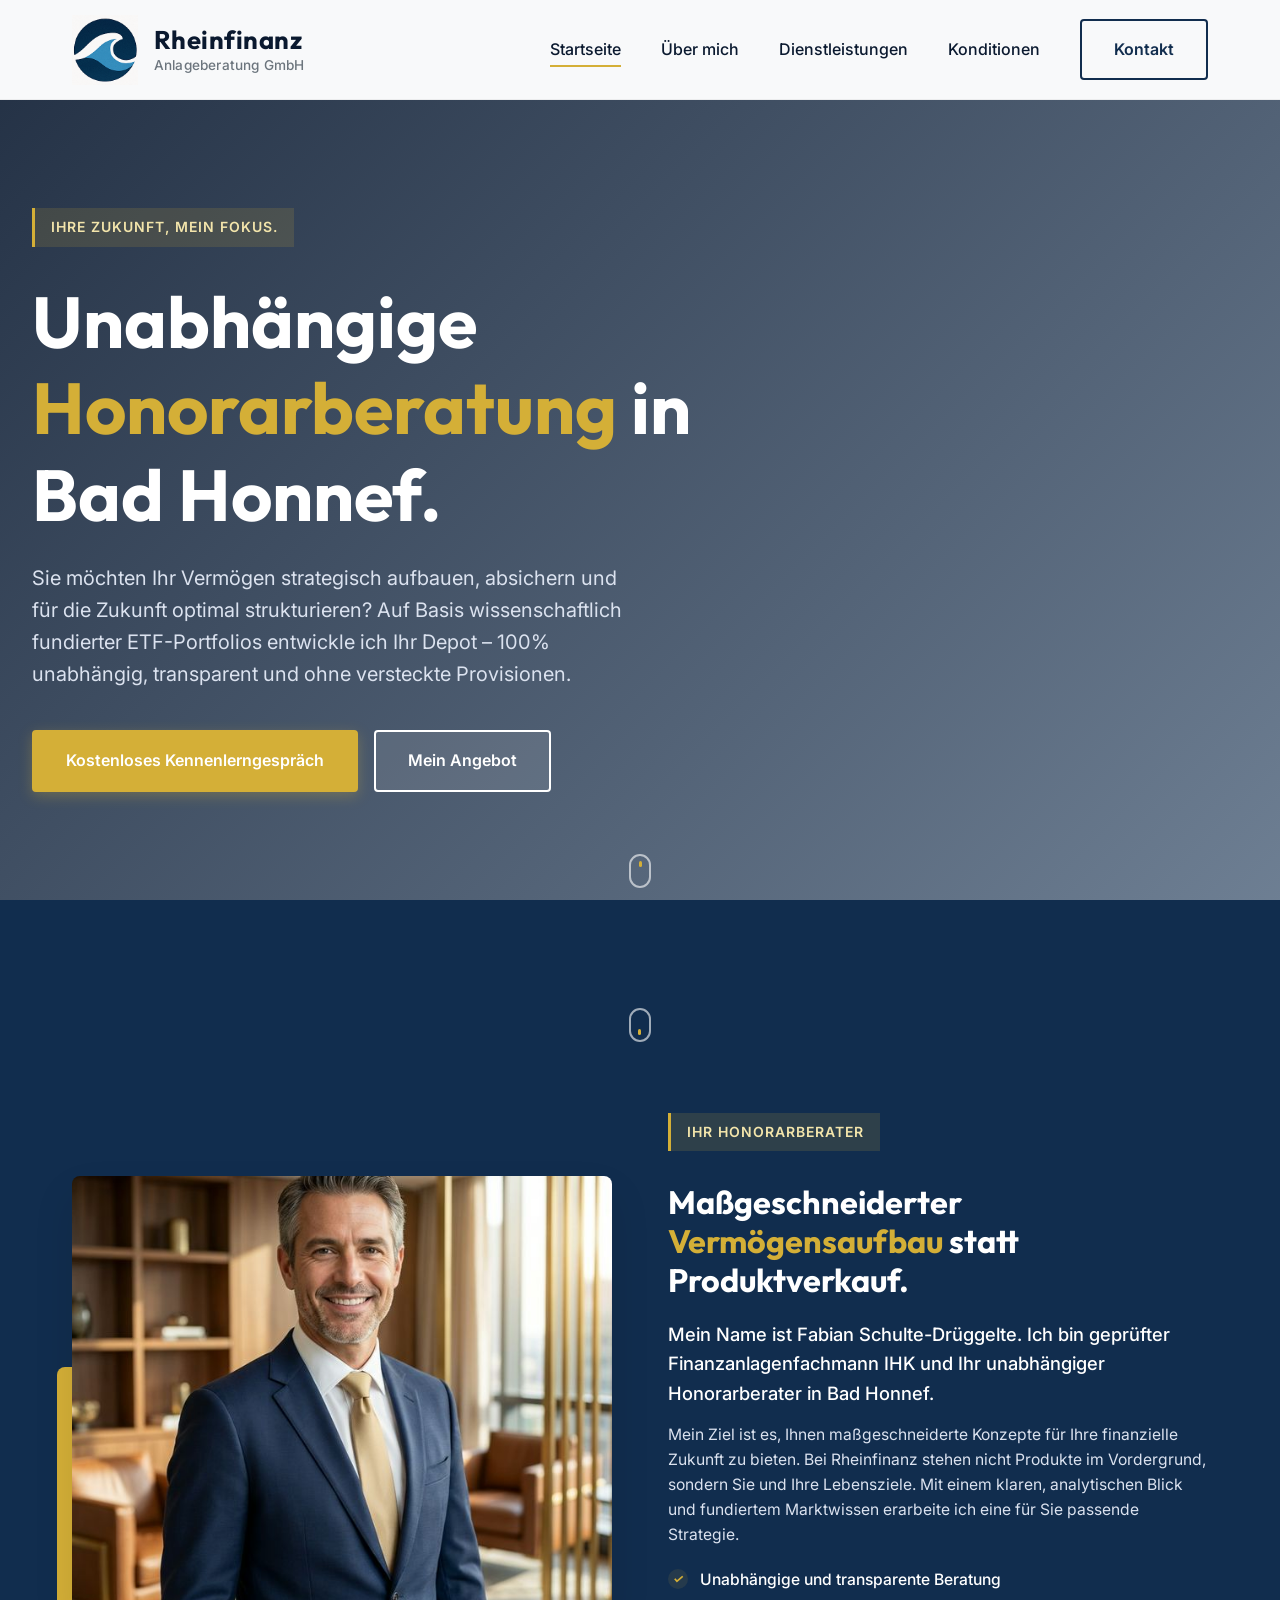
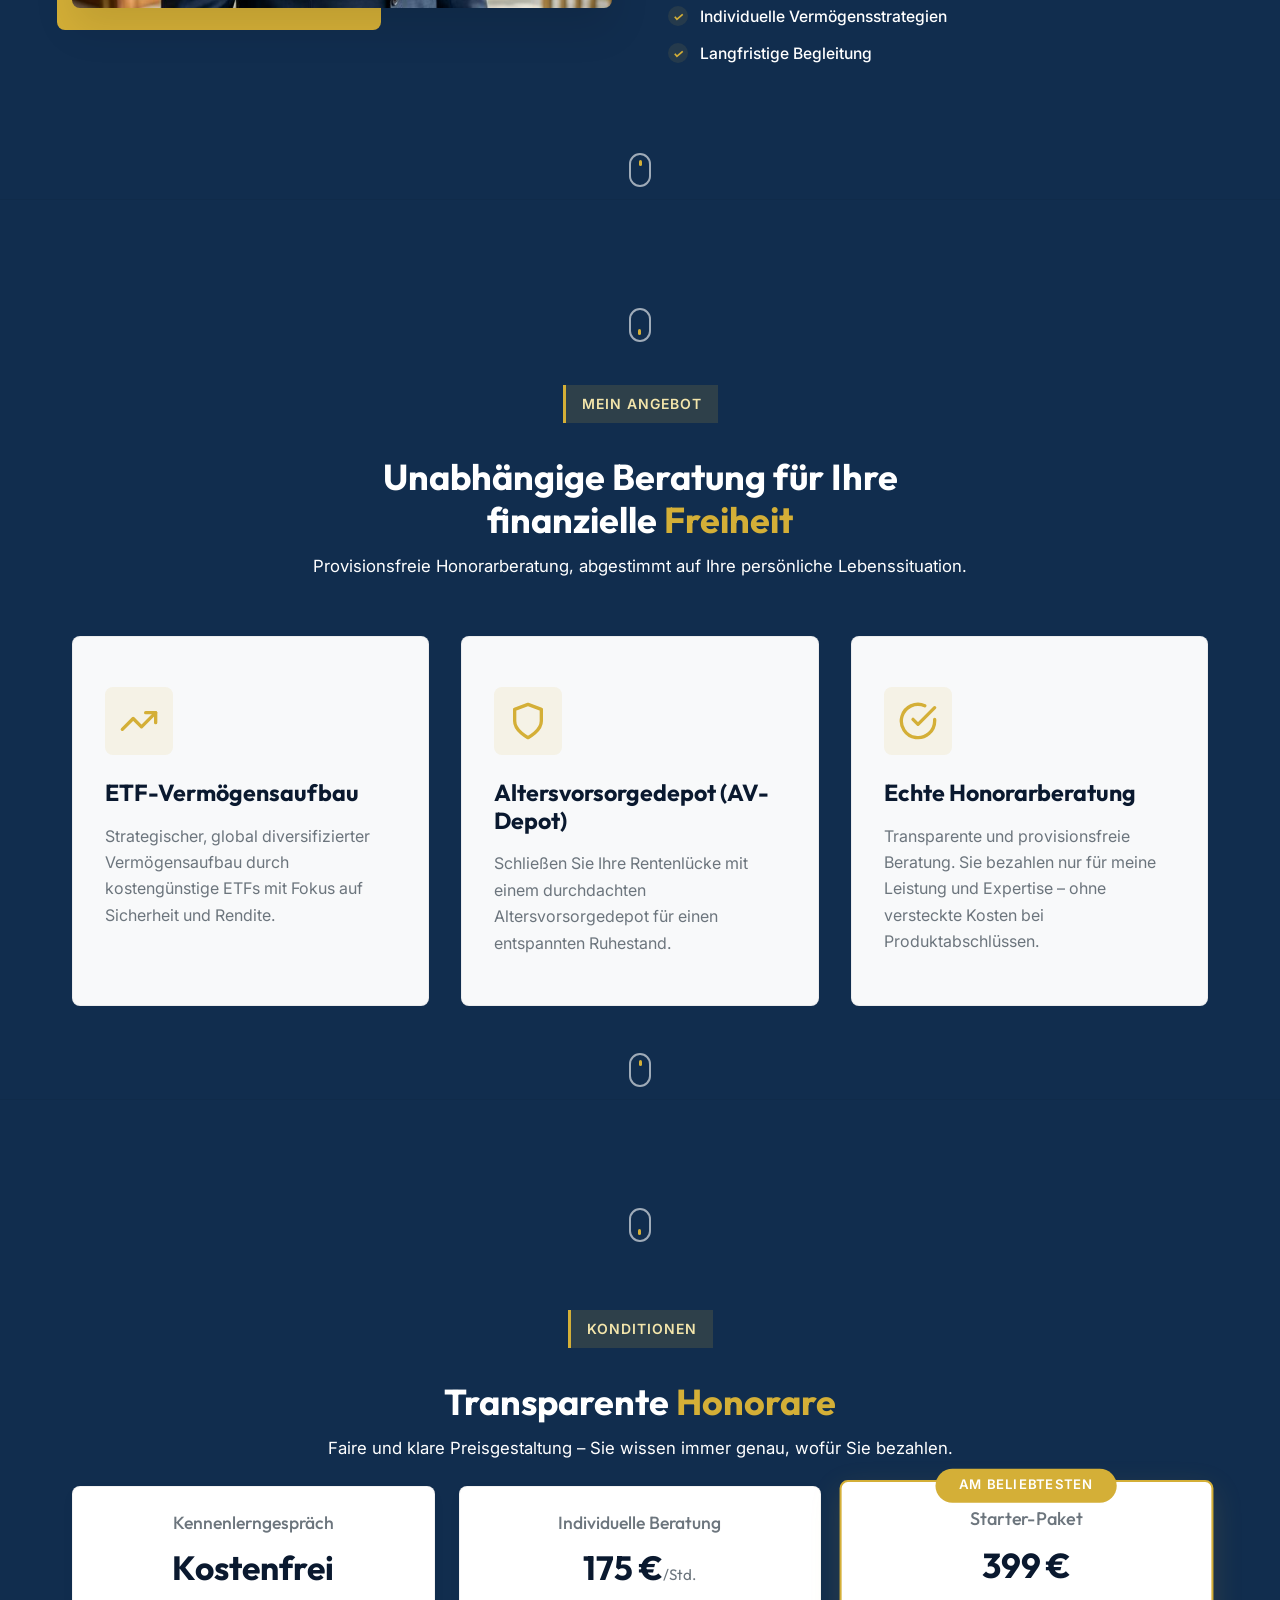
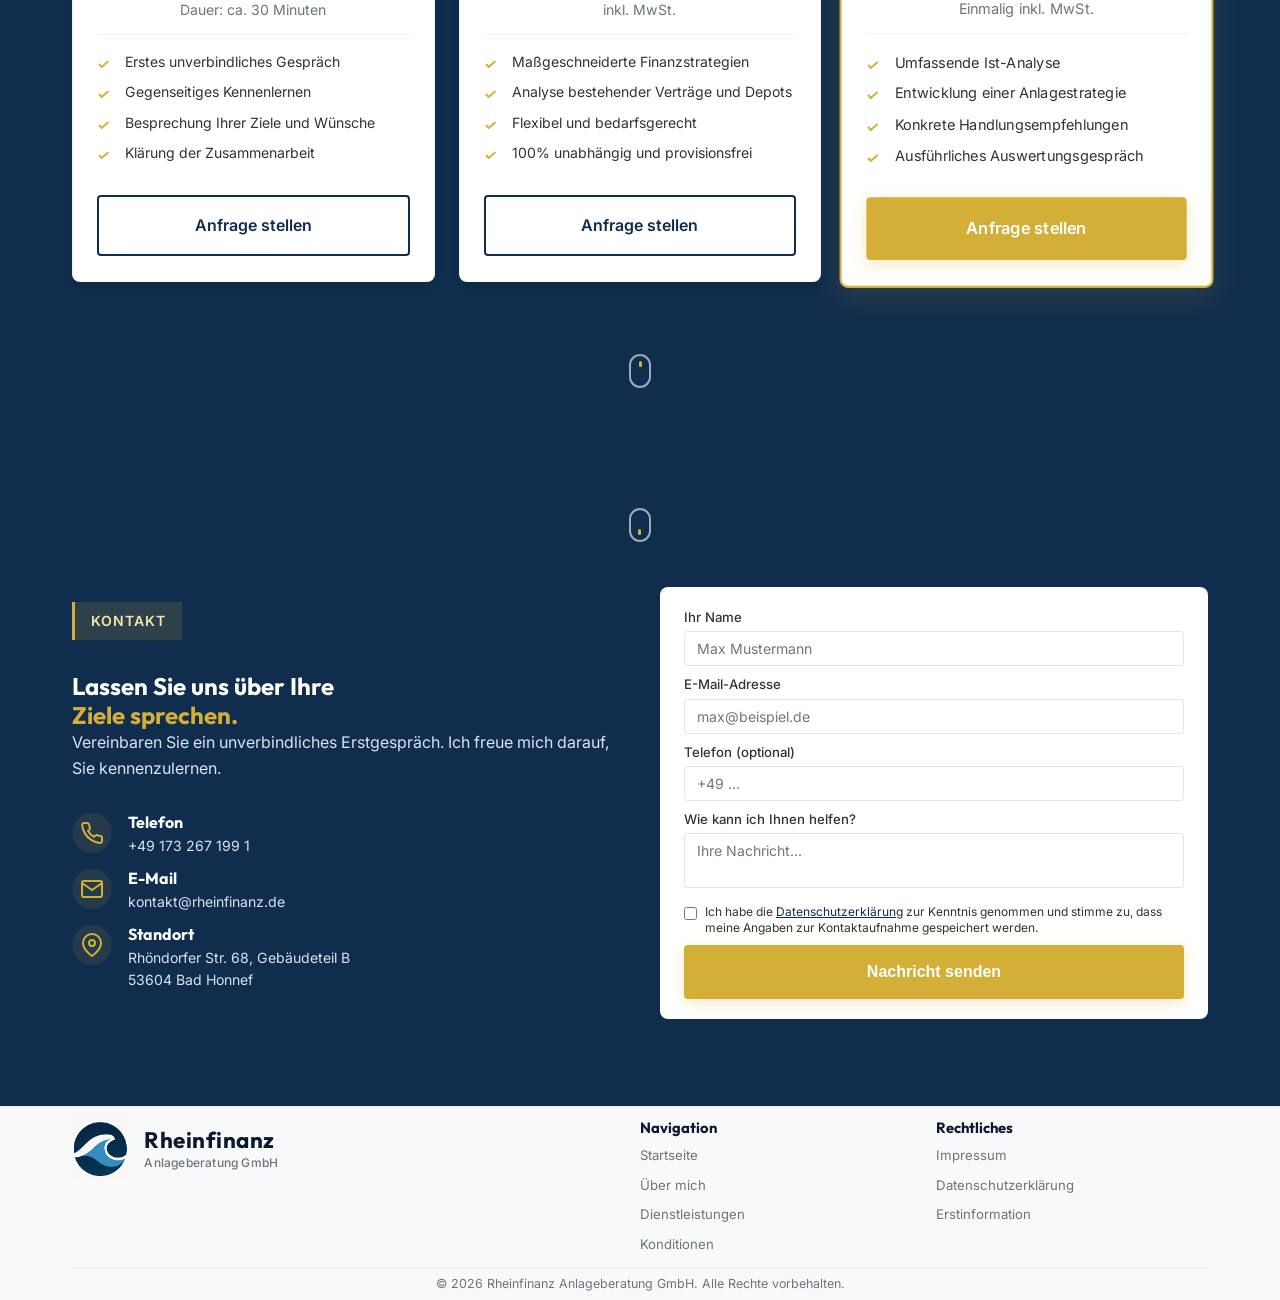
==== commit 338daefd: "Fix German orthography: change 'Über Mich' to 'Über mich'" ====
--- a/index.html
+++ b/index.html
@@ -74,7 +74,7 @@
             <nav class="main-nav" id="main-nav">
                 <ul>
                     <li><a href="#home" class="nav-link active">Startseite</a></li>
-                    <li><a href="#about" class="nav-link">Über Mich</a></li>
+                    <li><a href="#about" class="nav-link">Über mich</a></li>
                     <li><a href="#services" class="nav-link">Dienstleistungen</a></li>
                     <li><a href="#pricing" class="nav-link">Konditionen</a></li>
                     <li><a href="#contact" class="btn btn-outline">Kontakt</a></li>
@@ -423,7 +423,7 @@
                             <h4>Navigation</h4>
                             <ul>
                                 <li><a href="#home">Startseite</a></li>
-                                <li><a href="#about">Über Mich</a></li>
+                                <li><a href="#about">Über mich</a></li>
                                 <li><a href="#services">Dienstleistungen</a></li>
                                 <li><a href="#pricing">Konditionen</a></li>
                             </ul>
--- a/styles.css
+++ b/styles.css
@@ -1302,4 +1302,409 @@
     html {
         scroll-snap-type: y proximity;
     }
+}
+
+/* --- High Vertical Screen Sizing (Height-Only Scaling) --- */
+@media (min-height: 950px) {
+    .badge {
+        margin-bottom: 2.25rem;
+    }
+
+    .hero h1 {
+        font-size: clamp(4.5rem, 7.5vh, 5.8rem);
+        margin-bottom: 2rem;
+    }
+
+    .hero p {
+        font-size: 1.35rem;
+        line-height: 1.7;
+        margin-bottom: 3rem;
+    }
+
+    .hero-actions {
+        gap: 1.5rem;
+    }
+
+    .section-header {
+        margin-bottom: 3.5rem;
+    }
+
+    .section-header h2 {
+        font-size: clamp(2.4rem, 4.5vh, 3.2rem);
+        margin-bottom: 1.25rem;
+    }
+
+    .section-header p {
+        font-size: 1.15rem;
+    }
+
+    .about-grid {
+        gap: 3.5rem;
+    }
+
+    .about-image img {
+        max-height: min(580px, 54vh);
+    }
+
+    .about-content h2 {
+        font-size: clamp(2.2rem, 4.2vh, 3rem);
+        margin-bottom: 1.5rem;
+    }
+
+    .about-content .lead {
+        font-size: 1.3rem;
+        margin-bottom: 1.4rem;
+    }
+
+    .about-content p {
+        font-size: 1.1rem;
+        margin-bottom: 1.5rem;
+    }
+
+    .features-list {
+        margin-top: 2rem;
+    }
+
+    .features-list li {
+        font-size: 1.1rem;
+        margin-bottom: 1.1rem;
+    }
+
+    .service-card {
+        padding: min(4.5rem, 7.5vh) 2.25rem;
+    }
+
+    .service-icon {
+        width: 76px;
+        height: 76px;
+        margin-bottom: 2rem;
+    }
+
+    .service-icon svg {
+        width: 44px;
+        height: 44px;
+    }
+
+    .service-card h3 {
+        font-size: 1.65rem;
+        margin-bottom: 1.2rem;
+    }
+
+    .service-card p {
+        font-size: 1.1rem;
+        line-height: 1.7;
+    }
+
+    .pricing-grid {
+        gap: 2rem;
+        margin-top: 2rem;
+    }
+
+    .pricing-card {
+        padding: min(3.25rem, 5vh) 2rem;
+    }
+
+    .pricing-header {
+        margin-bottom: 1.75rem;
+        padding-bottom: 1.25rem;
+    }
+
+    .pricing-header h3 {
+        font-size: 1.25rem;
+    }
+
+    .pricing-header .price {
+        font-size: 2.5rem;
+    }
+
+    .pricing-features {
+        margin-bottom: 2rem;
+    }
+
+    .pricing-features li {
+        font-size: 1.05rem;
+        margin-bottom: 0.9rem;
+    }
+
+    .contact-item {
+        margin-bottom: 1.5rem;
+        gap: 1.25rem;
+    }
+
+    .contact-details {
+        margin-top: 2rem;
+    }
+
+    .contact-form-wrapper {
+        padding: 2.25rem 2.5rem;
+    }
+
+    .form-group {
+        margin-bottom: 1.1rem;
+    }
+
+    .form-group label {
+        margin-bottom: 0.4rem;
+    }
+
+    .form-group input {
+        padding: 0.75rem 1rem;
+    }
+
+    .form-group textarea {
+        height: 95px;
+        padding: 0.75rem 1rem;
+    }
+
+    .checkbox-group {
+        margin-bottom: 1.2rem;
+    }
+
+    .footer {
+        padding: 0.75rem 0 0.4rem 0;
+    }
+
+    .footer-grid {
+        margin-bottom: 0.4rem;
+    }
+}
+
+@media (min-height: 1250px) {
+    .badge {
+        margin-bottom: 2.5rem;
+        font-size: 1.05rem;
+        padding: 0.65rem 1.3rem;
+    }
+
+    .hero h1 {
+        font-size: clamp(5rem, 8.5vh, 6.5rem);
+        margin-bottom: 2.25rem;
+    }
+
+    .hero p {
+        font-size: 1.5rem;
+        line-height: 1.75;
+        margin-bottom: 3.25rem;
+    }
+
+    .hero-actions {
+        gap: 1.75rem;
+    }
+
+    .hero-actions .btn {
+        padding: 1.25rem 2.5rem;
+        font-size: 1.2rem;
+    }
+
+    .section-header {
+        margin-bottom: 4.5rem;
+    }
+
+    .section-header h2 {
+        font-size: clamp(2.6rem, 5vh, 3.6rem);
+        margin-bottom: 1.4rem;
+    }
+
+    .section-header p {
+        font-size: 1.25rem;
+    }
+
+    .about-grid {
+        gap: 4.5rem;
+    }
+
+    .about-image img {
+        max-height: min(680px, 60vh);
+    }
+
+    .about-content h2 {
+        font-size: clamp(2.4rem, 4.6vh, 3.4rem);
+        margin-bottom: 1.6rem;
+    }
+
+    .about-content .lead {
+        font-size: 1.4rem;
+        margin-bottom: 1.6rem;
+    }
+
+    .about-content p {
+        font-size: 1.18rem;
+        margin-bottom: 1.6rem;
+        line-height: 1.75;
+    }
+
+    .features-list li {
+        font-size: 1.18rem;
+        margin-bottom: 1.2rem;
+        padding-left: 2.25rem;
+    }
+
+    .features-list li .icon-check {
+        width: 24px;
+        height: 24px;
+    }
+
+    .services-grid {
+        gap: 2.5rem;
+    }
+
+    .service-card {
+        padding: min(5.5rem, 9vh) 2.5rem;
+    }
+
+    .service-icon {
+        margin-bottom: 2.25rem;
+        width: 84px;
+        height: 84px;
+    }
+
+    .service-icon svg {
+        width: 48px;
+        height: 48px;
+    }
+
+    .service-card h3 {
+        font-size: 1.85rem;
+        margin-bottom: 1.3rem;
+    }
+
+    .service-card p {
+        font-size: 1.18rem;
+        line-height: 1.8;
+    }
+
+    .pricing-grid {
+        gap: 2.25rem;
+        margin-top: 2.25rem;
+    }
+
+    .pricing-card {
+        padding: min(4.25rem, 6.2vh) 2.25rem;
+    }
+
+    .pricing-header {
+        margin-bottom: 2rem;
+        padding-bottom: 1.4rem;
+    }
+
+    .pricing-header h3 {
+        font-size: 1.35rem;
+    }
+
+    .pricing-header .price {
+        font-size: 2.8rem;
+    }
+
+    .pricing-header .price span {
+        font-size: 1.15rem;
+    }
+
+    .pricing-header .duration {
+        font-size: 1rem;
+    }
+
+    .pricing-features {
+        margin-bottom: 2.25rem;
+    }
+
+    .pricing-features li {
+        font-size: 1.1rem;
+        margin-bottom: 1rem;
+        padding-left: 2.1rem;
+    }
+
+    .popular-badge {
+        font-size: 0.9rem;
+        padding: 0.5rem 1.6rem;
+        top: -15px;
+    }
+
+    .pricing-card .btn {
+        padding: 1.15rem 1.85rem;
+        font-size: 1.1rem;
+    }
+
+    .contact-item {
+        margin-bottom: 1.85rem;
+        gap: 1.35rem;
+    }
+
+    .contact-item h4 {
+        font-size: 1.2rem;
+    }
+
+    .contact-item p {
+        font-size: 1.05rem;
+    }
+
+    .icon-circle {
+        width: 46px;
+        height: 46px;
+    }
+
+    .icon-circle svg {
+        width: 26px;
+        height: 26px;
+    }
+
+    .contact-details {
+        margin-top: 2.25rem;
+    }
+
+    .contact-form-wrapper {
+        padding: 2.5rem 2.75rem;
+    }
+
+    .form-group {
+        margin-bottom: 1.25rem;
+    }
+
+    .form-group label {
+        font-size: 0.9rem;
+        margin-bottom: 0.45rem;
+    }
+
+    .form-group input {
+        padding: 0.8rem 1rem;
+        font-size: 1rem;
+    }
+
+    .form-group textarea {
+        height: 110px;
+        padding: 0.8rem 1rem;
+        font-size: 1rem;
+    }
+
+    .checkbox-group {
+        margin-bottom: 1.35rem;
+    }
+
+    .checkbox-group label {
+        font-size: 0.85rem;
+    }
+
+    .footer {
+        padding: 0.85rem 0 0.5rem 0;
+    }
+
+    .footer-grid {
+        margin-bottom: 0.5rem;
+    }
+
+    .footer-brand p {
+        font-size: 0.9rem;
+        max-width: 360px;
+    }
+
+    .footer-links h4 {
+        font-size: 1rem;
+    }
+
+    .footer-links a {
+        font-size: 0.85rem;
+    }
+
+    .footer-bottom {
+        font-size: 0.8rem;
+    }
 }
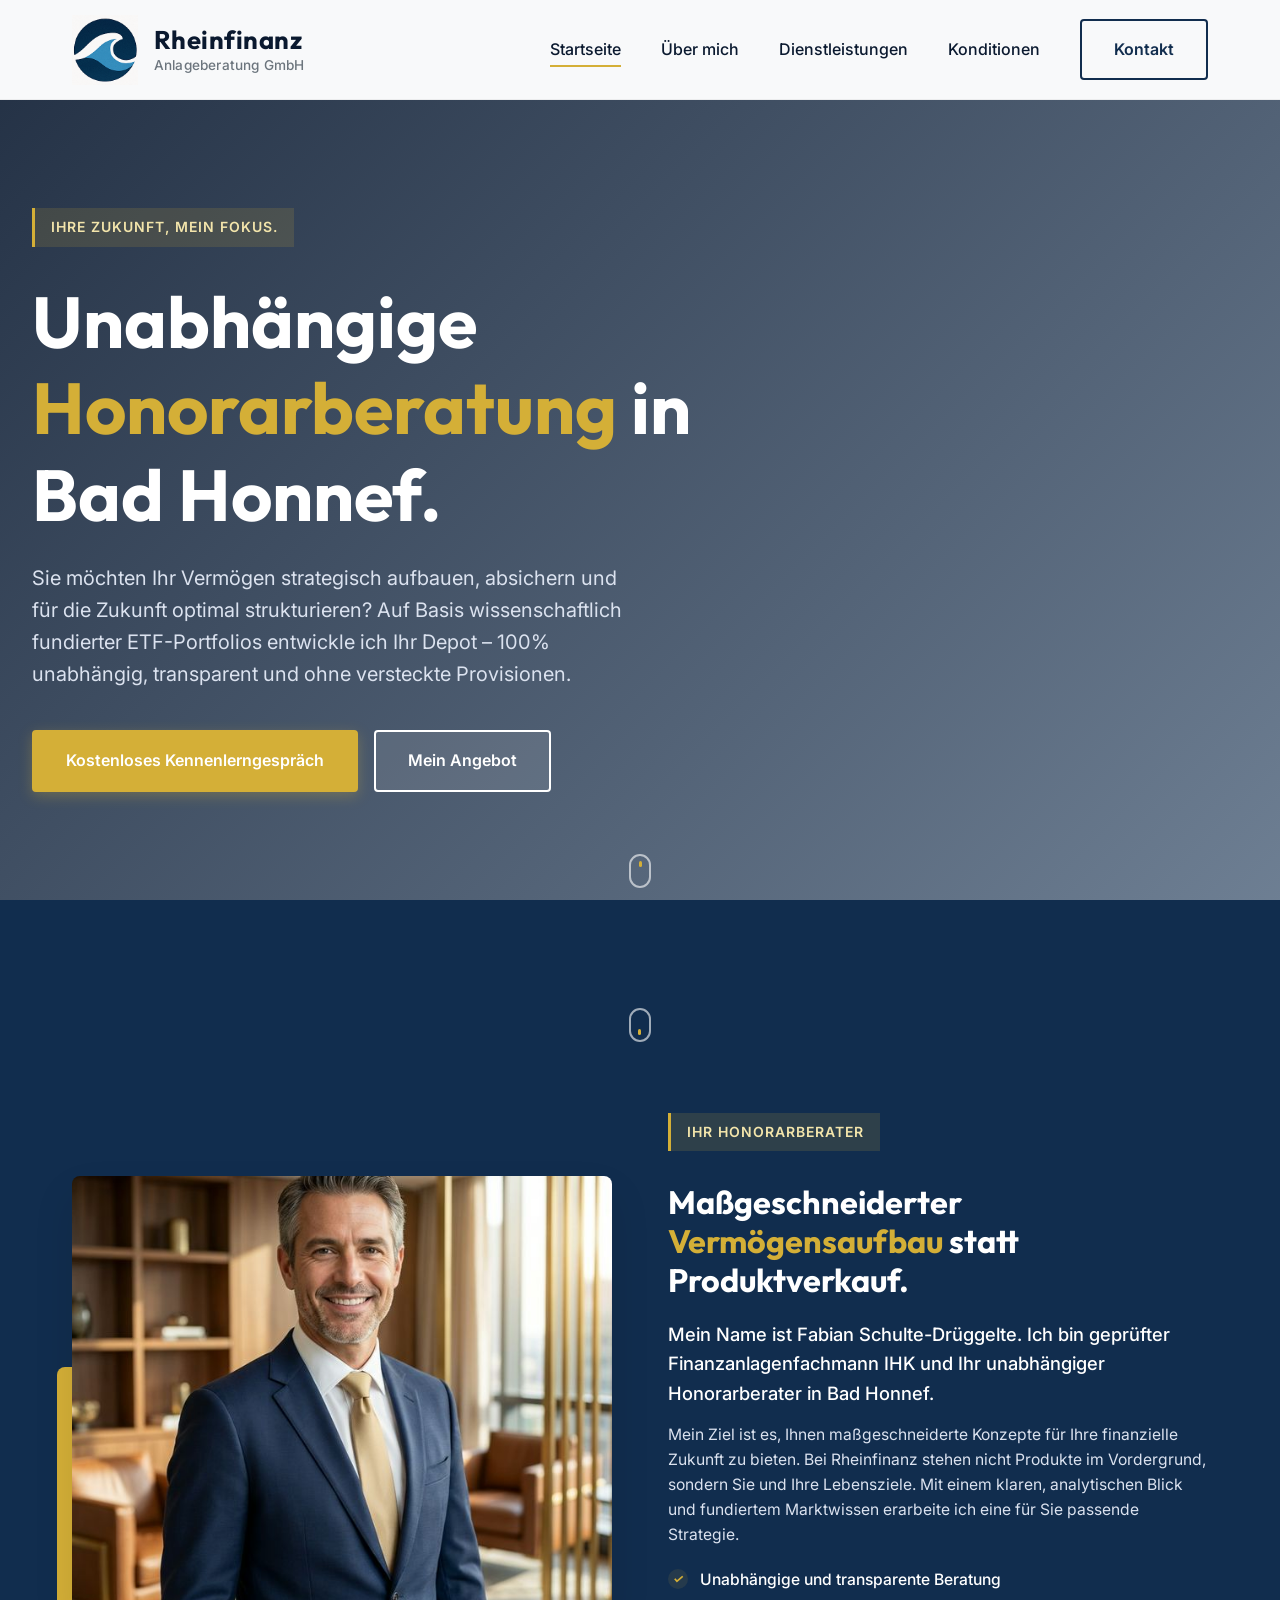
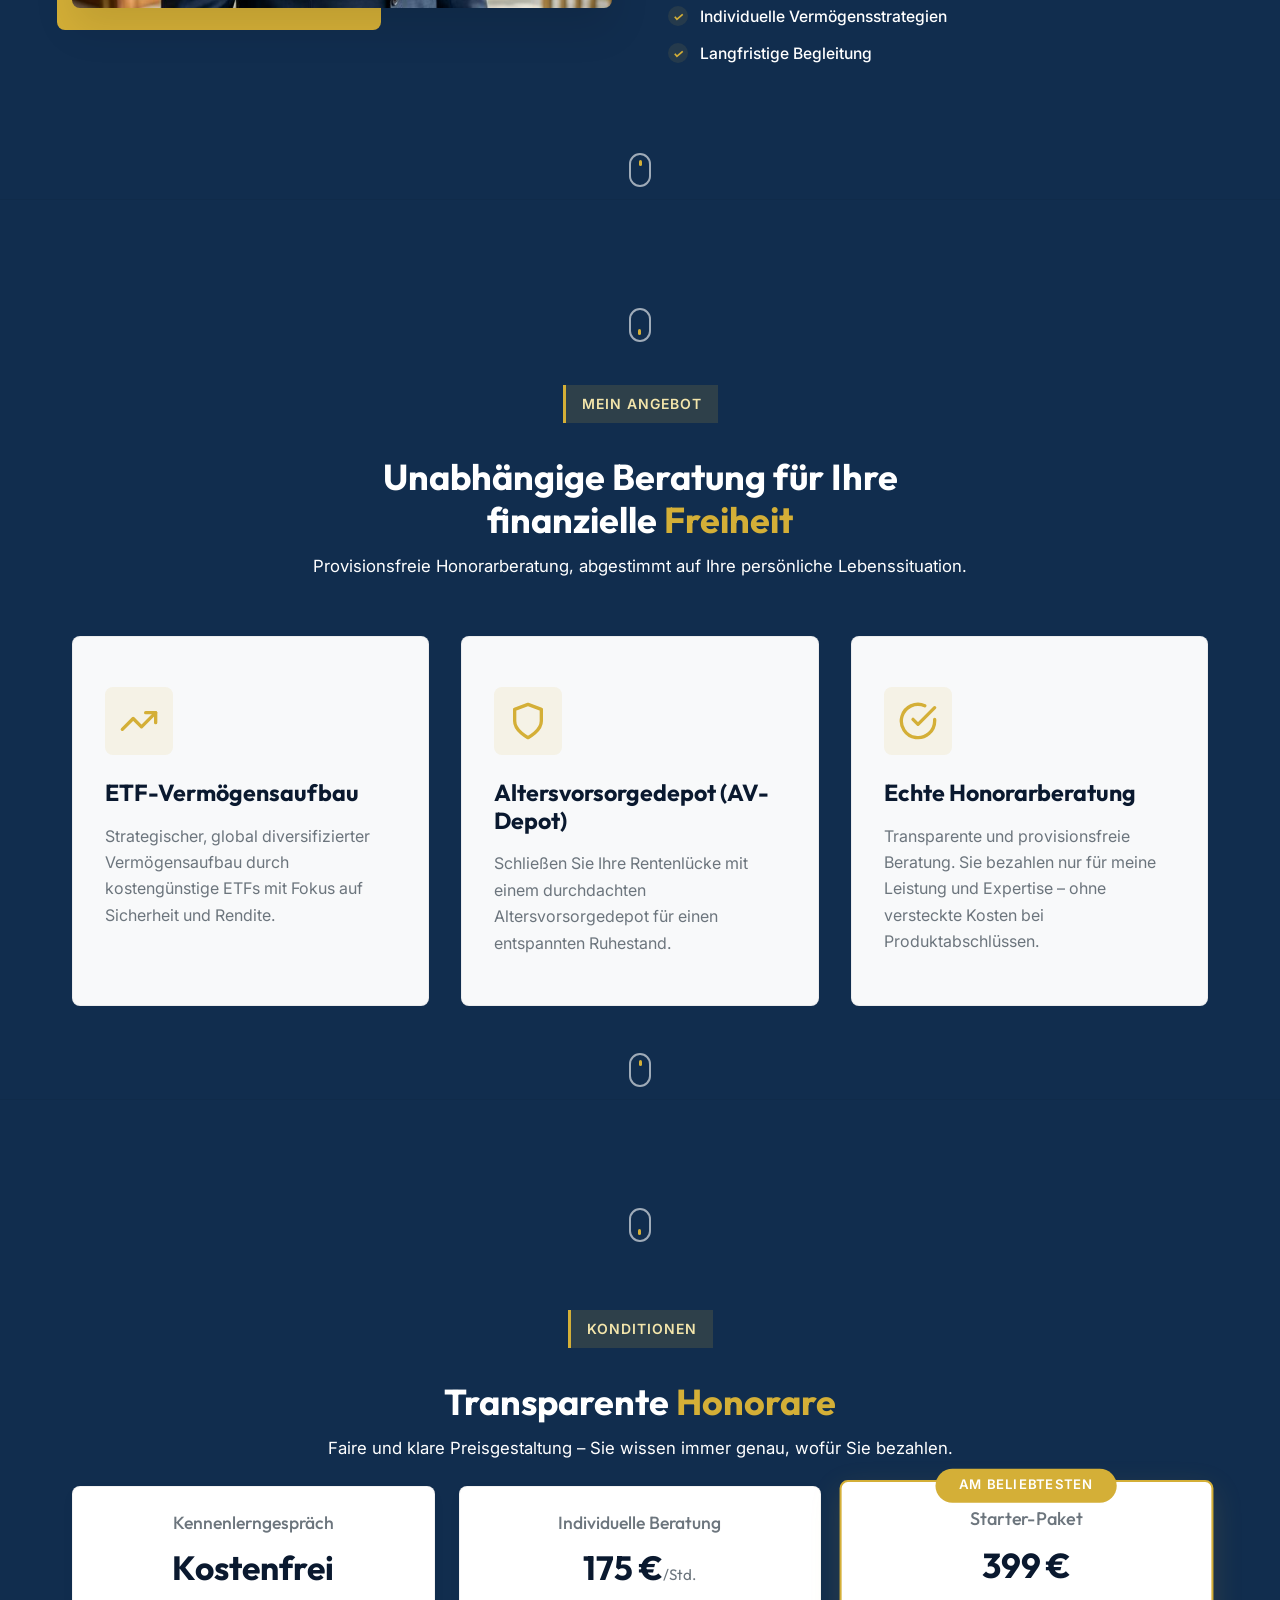
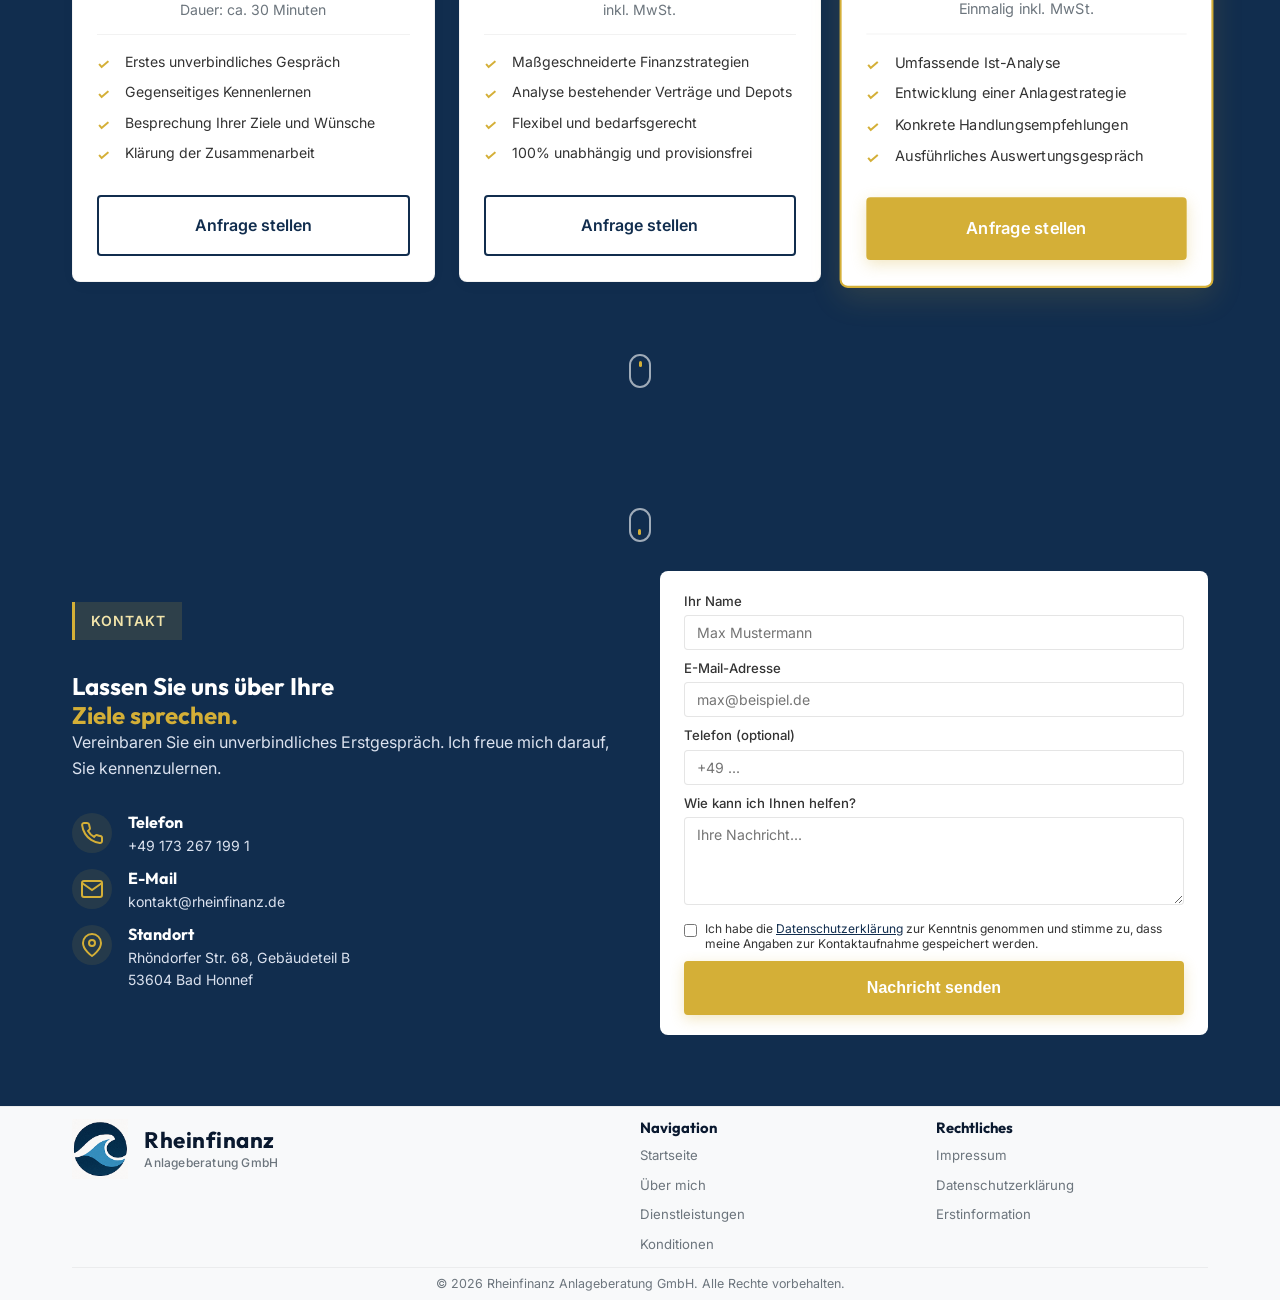
==== commit 19d2c4f0: "Increase contact form textarea height to 88px (3-4 lines minimum) and enable vertical resizing" ====
--- a/index.html
+++ b/index.html
@@ -49,7 +49,7 @@
         href="https://fonts.googleapis.com/css2?family=Outfit:wght@300;400;500;600;700&family=Inter:wght@300;400;500;600&display=swap"
         rel="stylesheet">
 
-    <link rel="stylesheet" href="styles.css?v=9">
+    <link rel="stylesheet" href="styles.css?v=10">
 </head>
 
 <body>
--- a/styles.css
+++ b/styles.css
@@ -457,7 +457,7 @@
     }
 }
 
-@media (max-width: 768px) {
+@media (max-width: 1024px), (hover: none) and (pointer: coarse) {
     html {
         scroll-snap-type: none !important;
     }
@@ -466,6 +466,9 @@
     .scroll-indicator-up {
         display: none !important;
     }
+}
+
+@media (max-width: 1024px) {
 
     #header {
         height: 70px;
@@ -1074,8 +1077,9 @@
 }
 
 .form-group textarea {
-    height: 55px;
-    resize: none;
+    min-height: 88px;
+    height: 88px;
+    resize: vertical;
 }
 
 .form-group input:focus,
@@ -1174,8 +1178,8 @@
     font-size: 0.78rem;
 }
 
-/* Responsive Overrides for Mobile & Small Viewports */
-@media (max-width: 768px) {
+/* Responsive Overrides for Mobile & Tablet Viewports */
+@media (max-width: 1024px) {
     .hero {
         height: auto !important;
         min-height: calc(100vh - 70px) !important;
@@ -1290,7 +1294,7 @@
     }
 }
 
-@media (max-width: 992px), (max-height: 700px) {
+@media (max-width: 1024px), (max-height: 700px) {
     .section,
     .contact-footer-wrapper {
         height: auto;
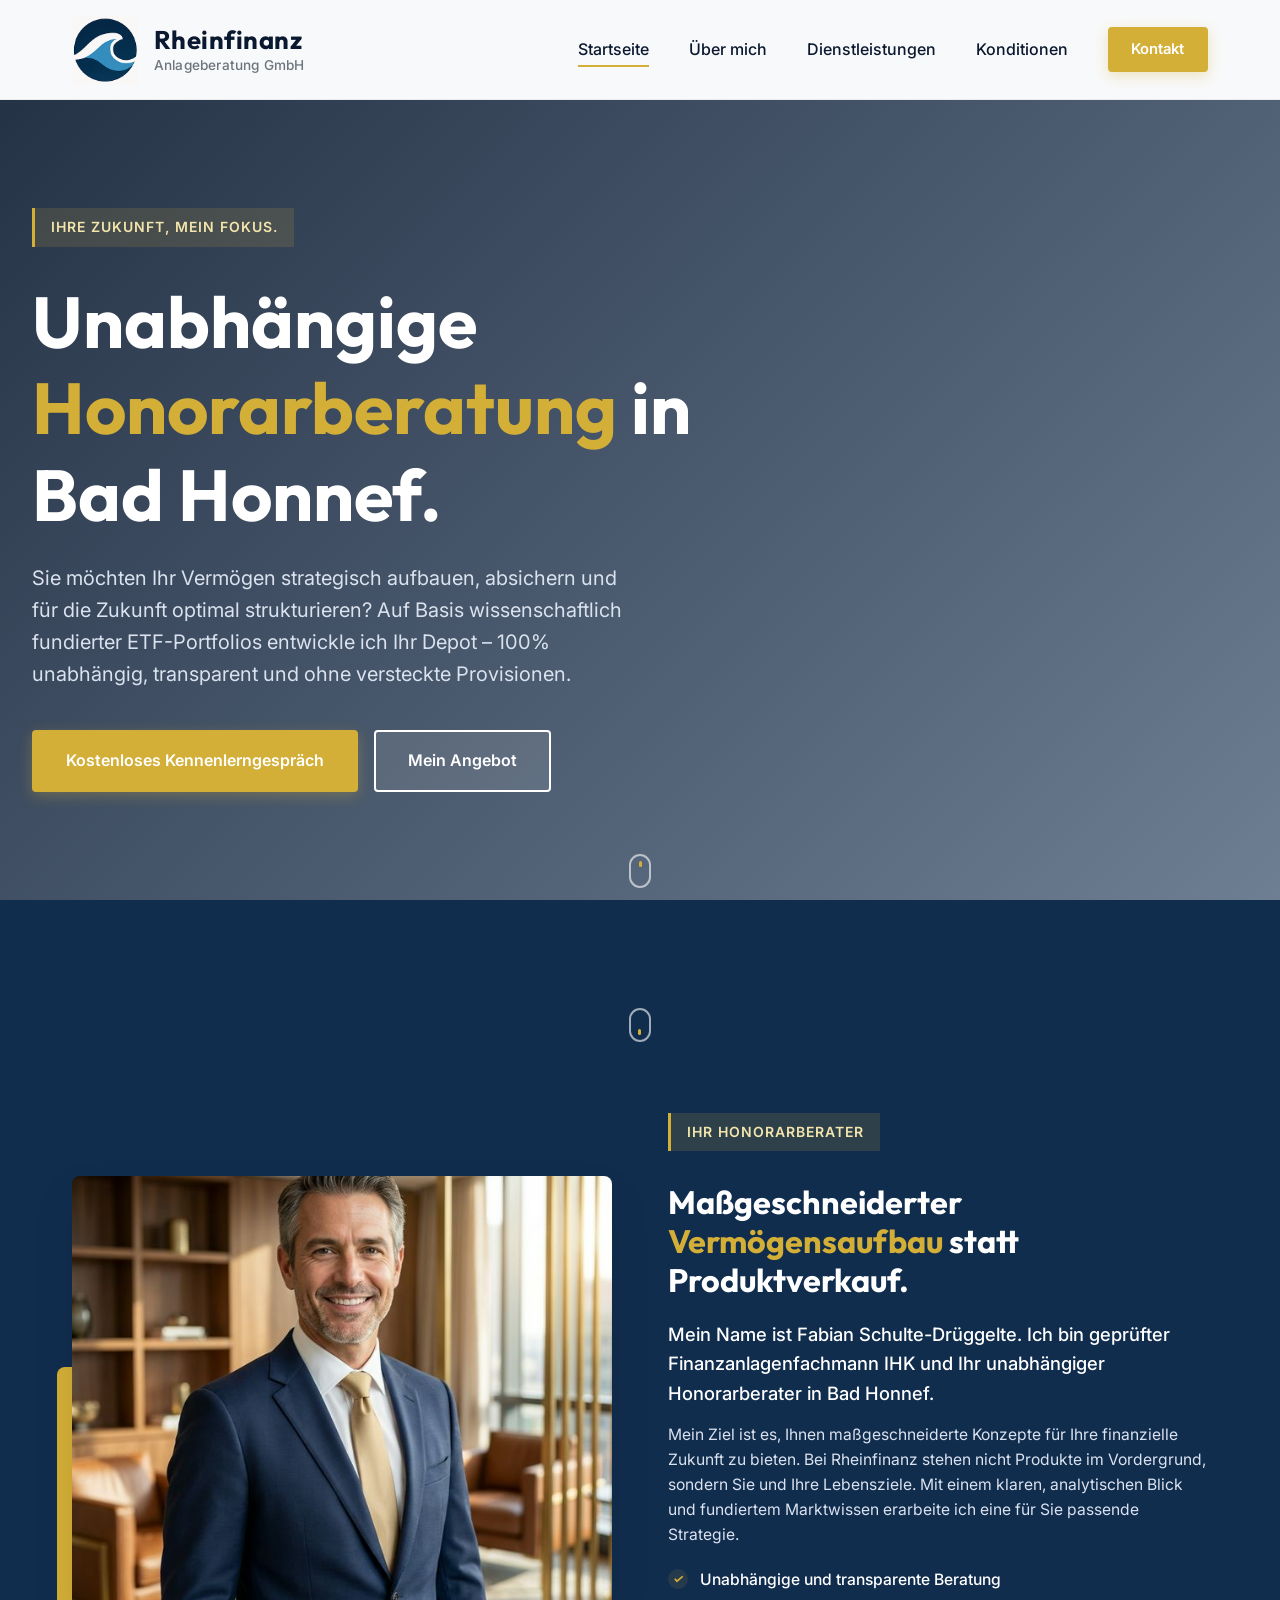
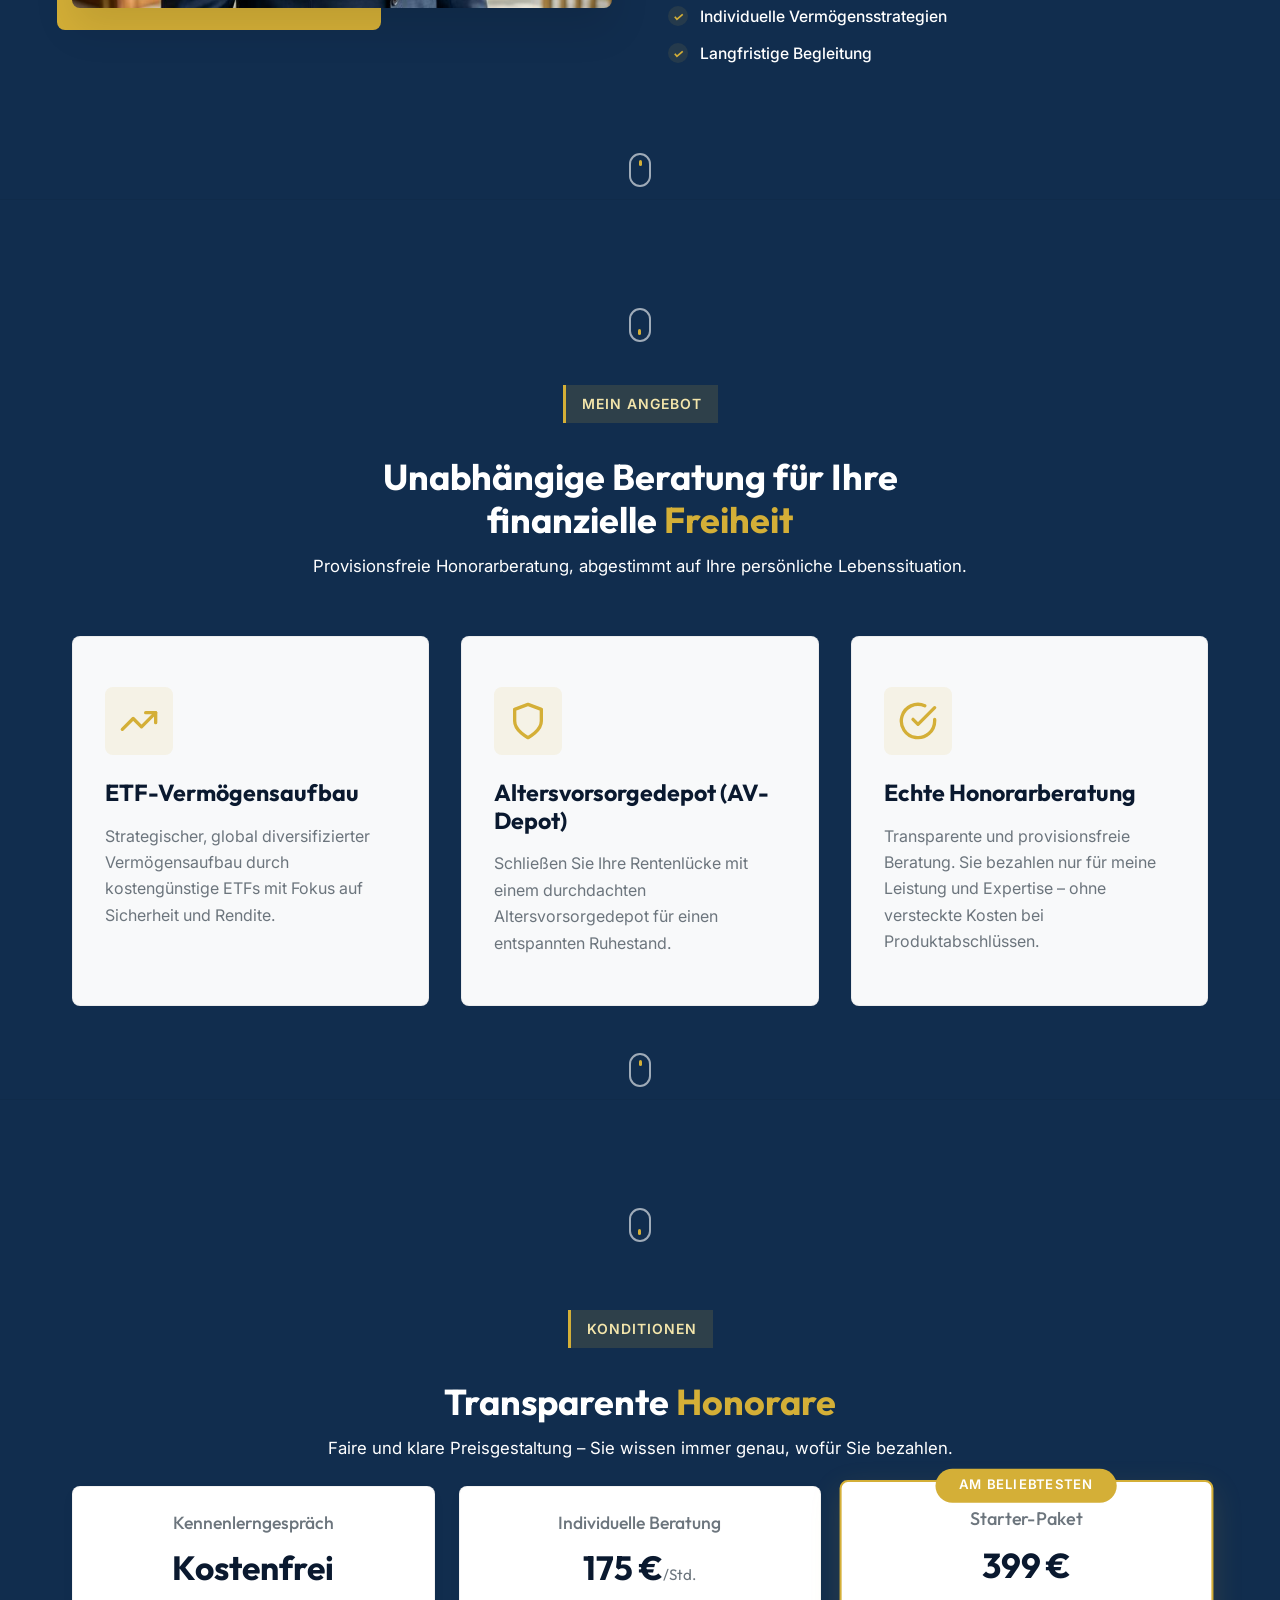
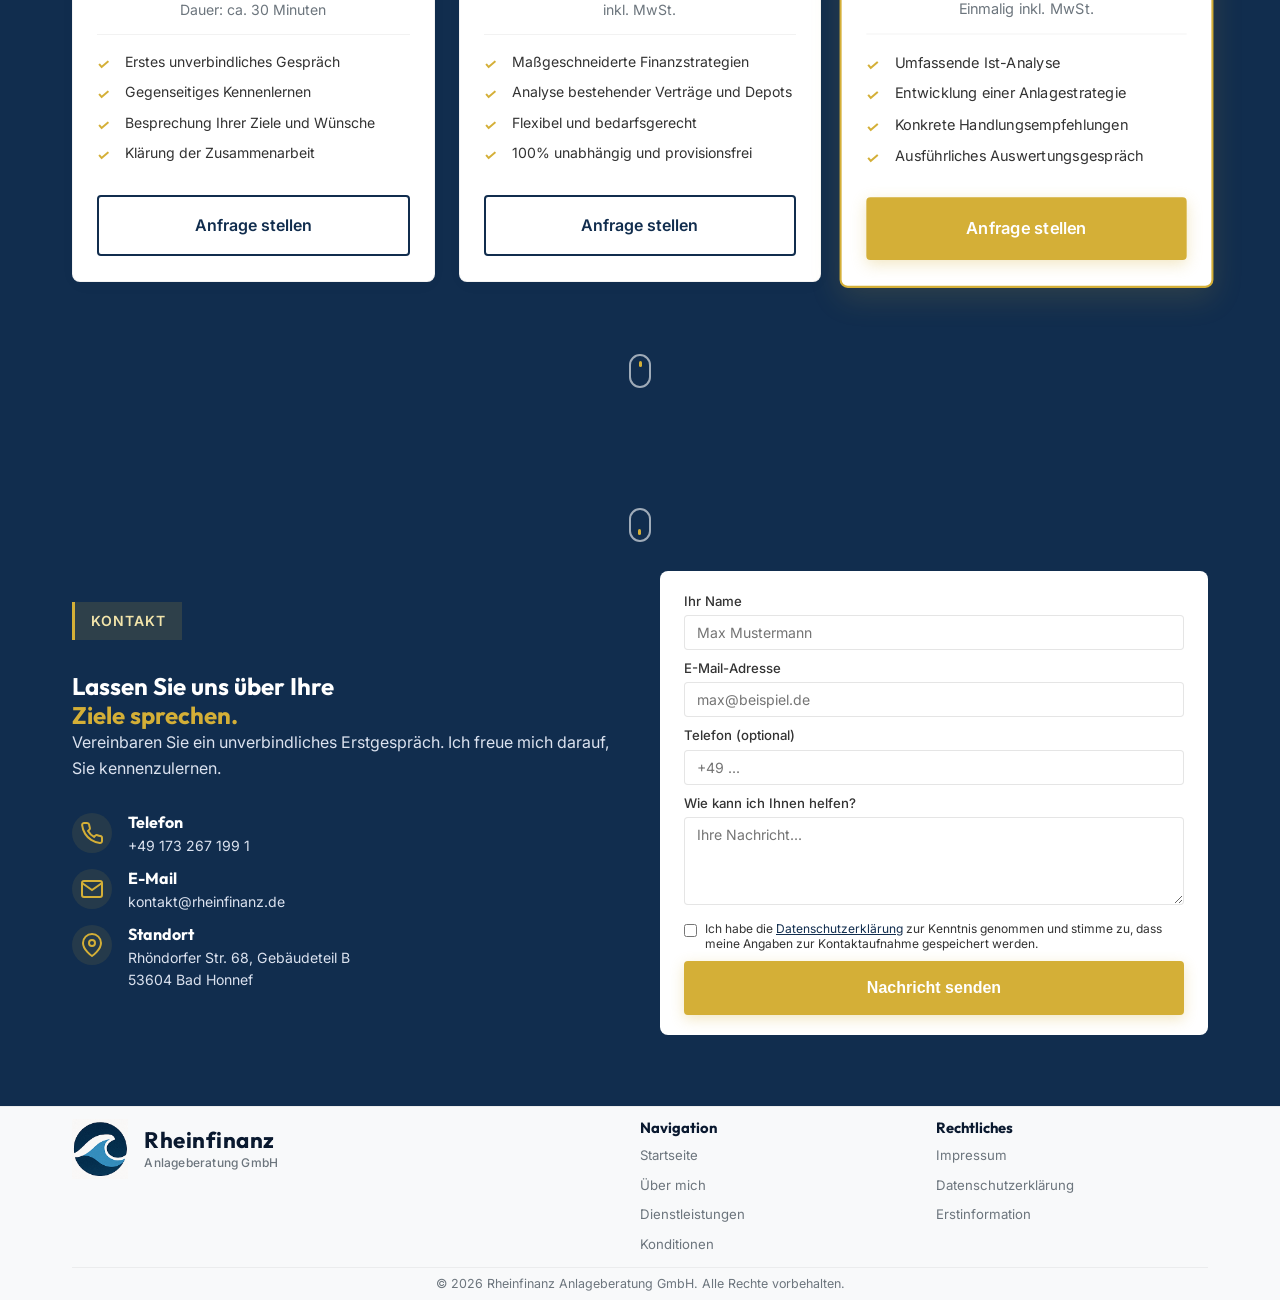
==== commit 161af92e: "Color header Contact button in gold (btn-primary)" ====
--- a/index.html
+++ b/index.html
@@ -49,7 +49,7 @@
         href="https://fonts.googleapis.com/css2?family=Outfit:wght@300;400;500;600;700&family=Inter:wght@300;400;500;600&display=swap"
         rel="stylesheet">
 
-    <link rel="stylesheet" href="styles.css?v=10">
+    <link rel="stylesheet" href="styles.css?v=11">
 </head>
 
 <body>
@@ -77,7 +77,7 @@
                     <li><a href="#about" class="nav-link">Über mich</a></li>
                     <li><a href="#services" class="nav-link">Dienstleistungen</a></li>
                     <li><a href="#pricing" class="nav-link">Konditionen</a></li>
-                    <li><a href="#contact" class="btn btn-outline">Kontakt</a></li>
+                    <li><a href="#contact" class="btn btn-primary">Kontakt</a></li>
                 </ul>
             </nav>
         </div>
--- a/styles.css
+++ b/styles.css
@@ -242,6 +242,11 @@
     list-style: none;
     align-items: center;
     gap: 2.5rem;
+}
+
+.main-nav .btn {
+    padding: 0.55rem 1.35rem;
+    font-size: 0.925rem;
 }
 
 .nav-link {
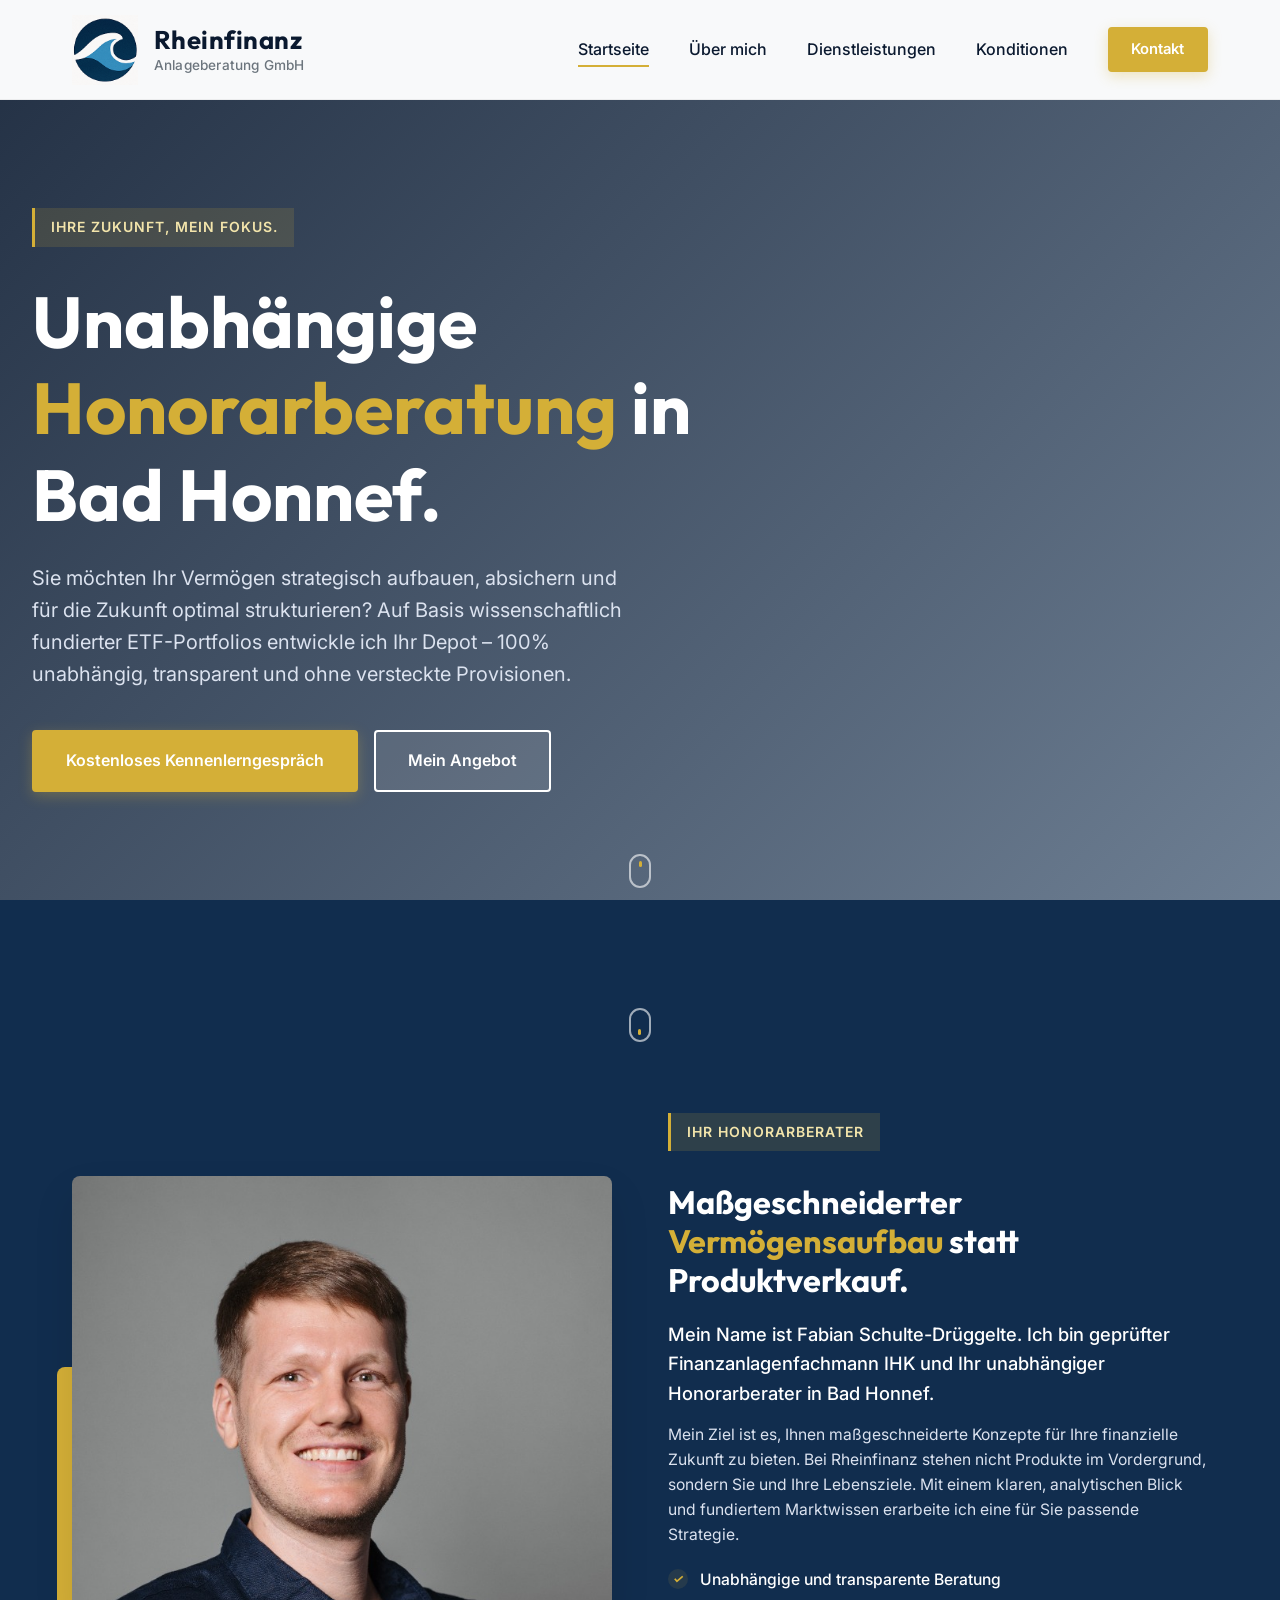
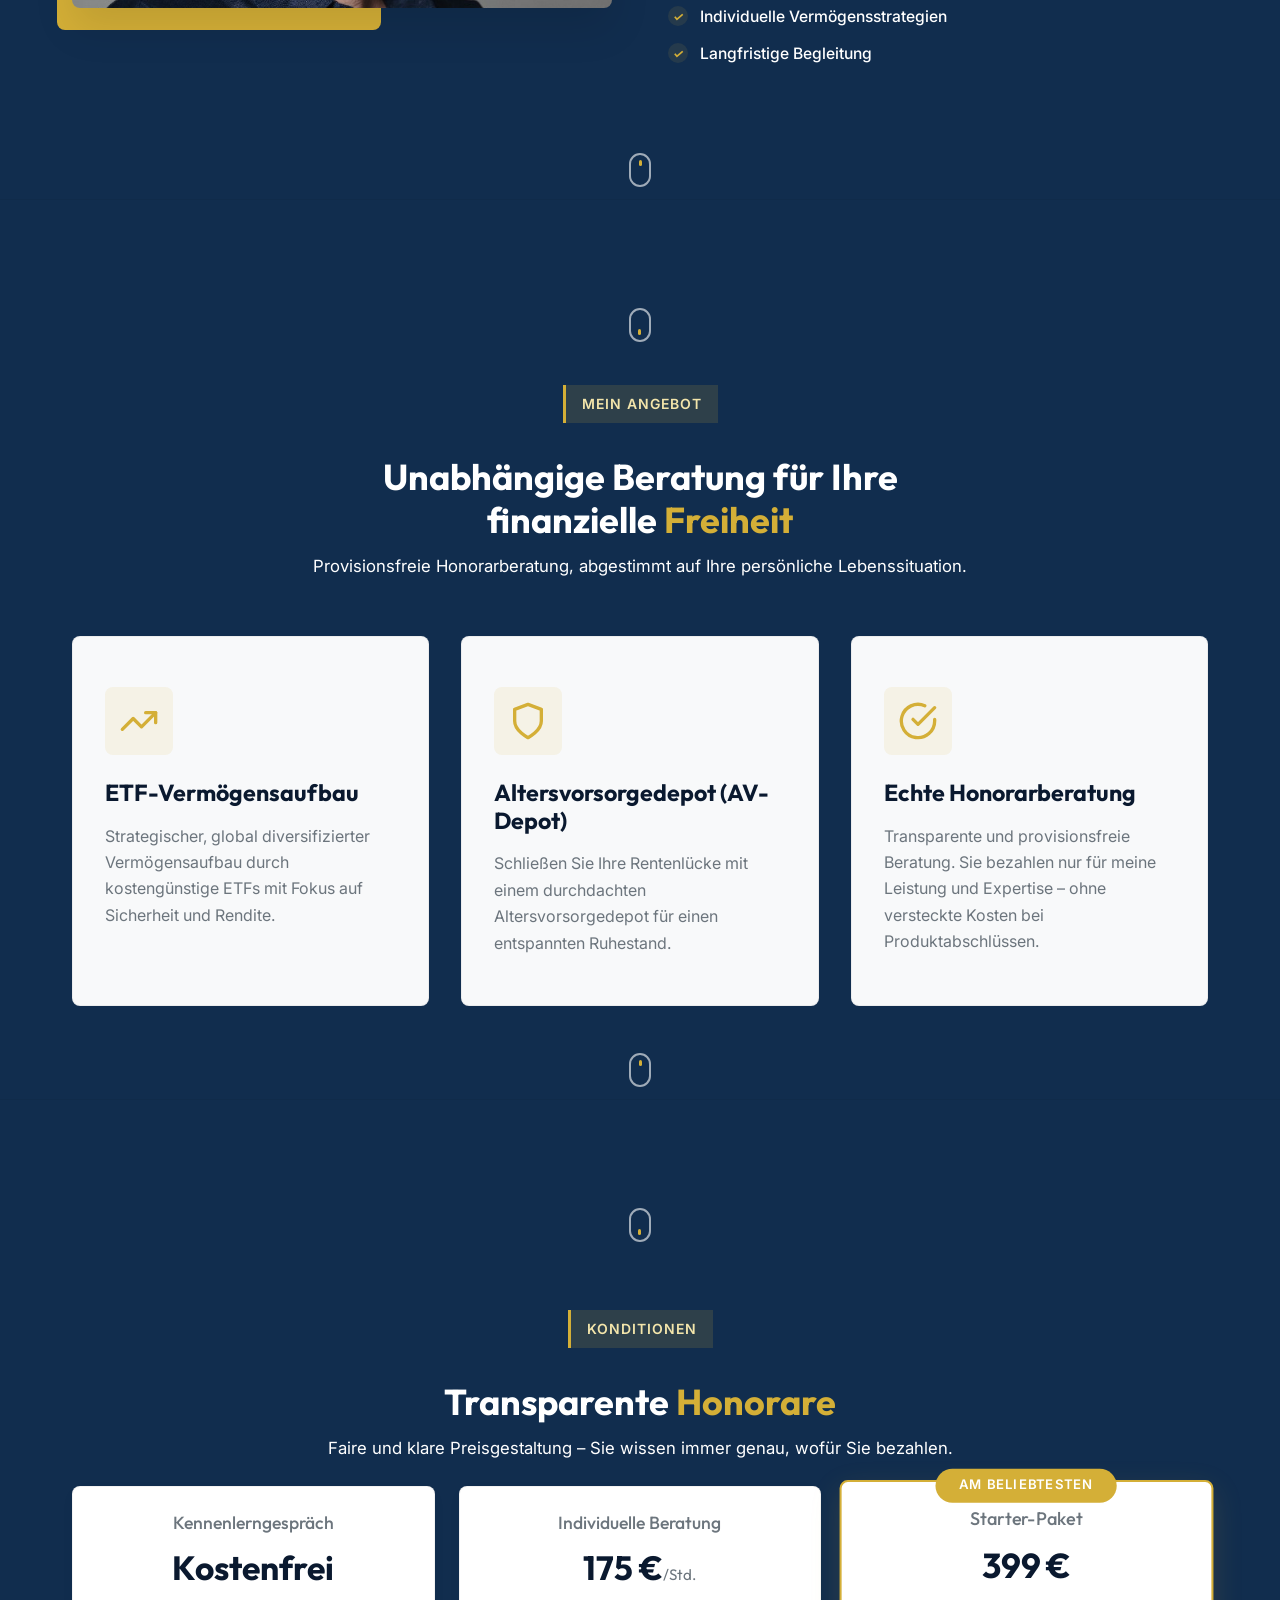
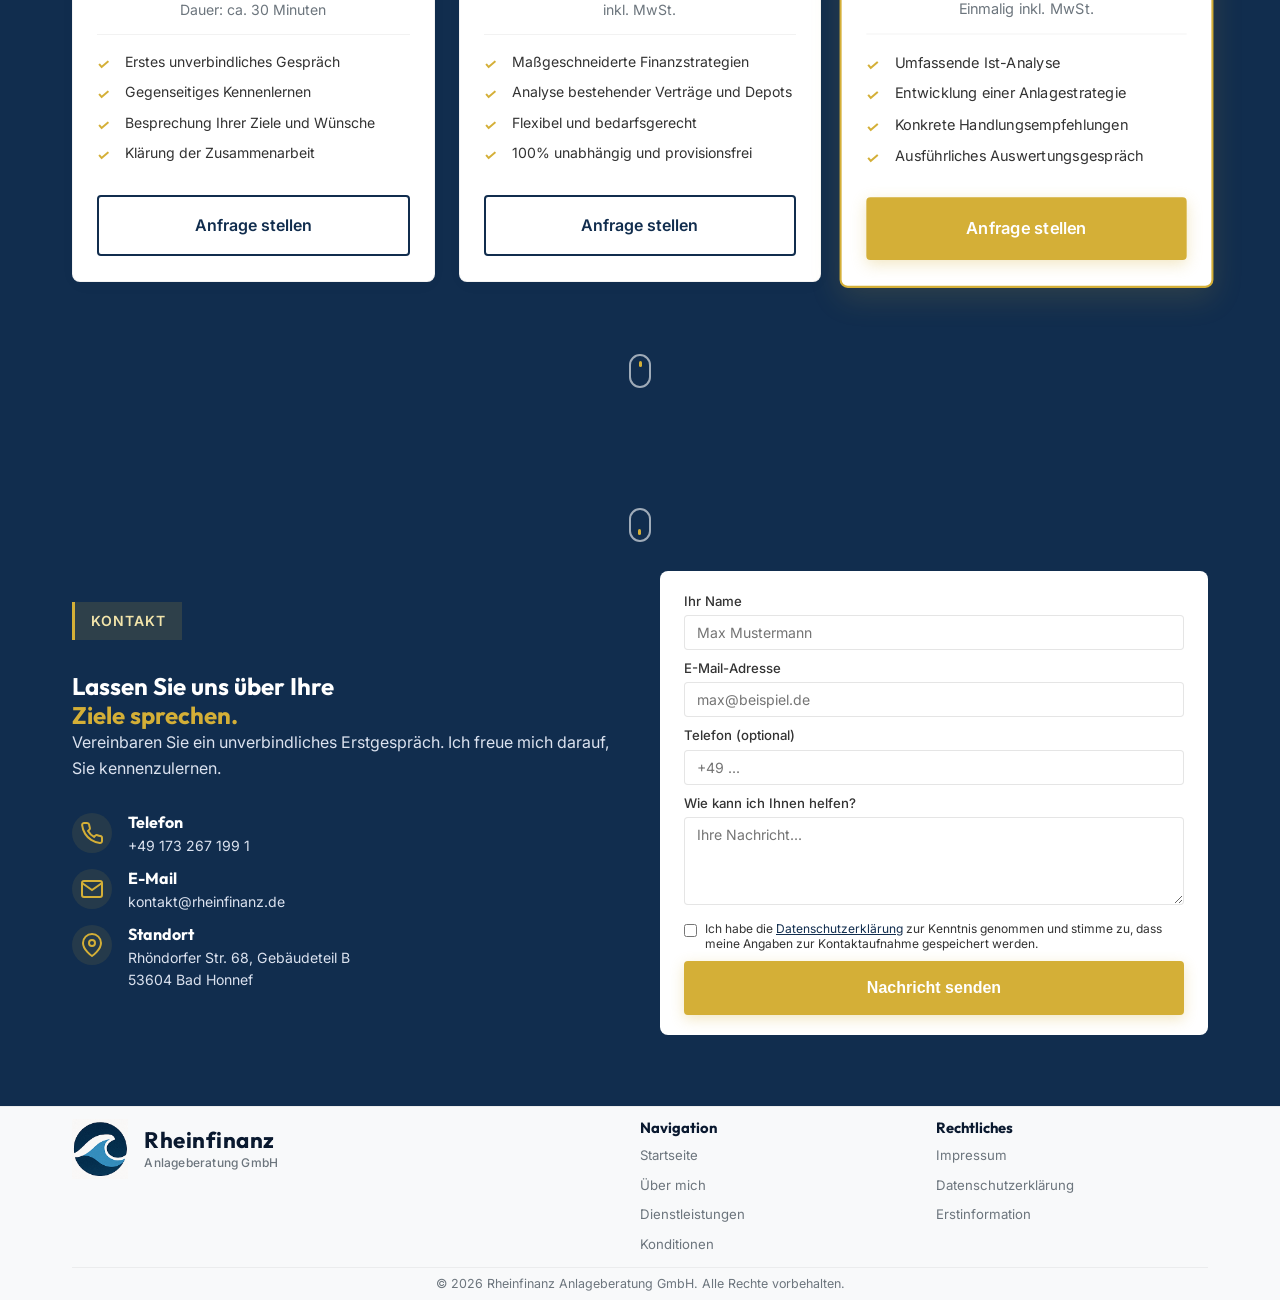
==== commit 8a312dd8: "Replace profile picture with new high-resolution portrait photo of Fabian" ====
--- a/index.html
+++ b/index.html
@@ -49,7 +49,7 @@
         href="https://fonts.googleapis.com/css2?family=Outfit:wght@300;400;500;600;700&family=Inter:wght@300;400;500;600&display=swap"
         rel="stylesheet">
 
-    <link rel="stylesheet" href="styles.css?v=11">
+    <link rel="stylesheet" href="styles.css?v=12">
 </head>
 
 <body>
@@ -121,7 +121,7 @@
             <div class="container">
                 <div class="about-grid">
                     <div class="about-image animate-on-scroll">
-                        <img src="assets/images/portrait.png" alt="Fabian Schulte-Drüggelte, unabhängiger Honorarberater für ETFs und Vermögensaufbau in Bad Honnef" class="img-fluid" loading="lazy" width="400" height="500">
+                        <img src="assets/images/portrait.jpg?v=2" alt="Fabian Schulte-Drüggelte, unabhängiger Honorarberater für ETFs und Vermögensaufbau in Bad Honnef" class="img-fluid" loading="lazy" width="683" height="1024">
                         <div class="image-accent"></div>
                     </div>
                     <div class="about-content animate-on-scroll">
--- a/styles.css
+++ b/styles.css
@@ -655,6 +655,7 @@
     width: 100%;
     max-height: min(440px, 48vh);
     object-fit: cover;
+    object-position: top center;
     position: relative;
     z-index: 2;
     box-shadow: 0 20px 40px rgba(0, 0, 0, 0.1);
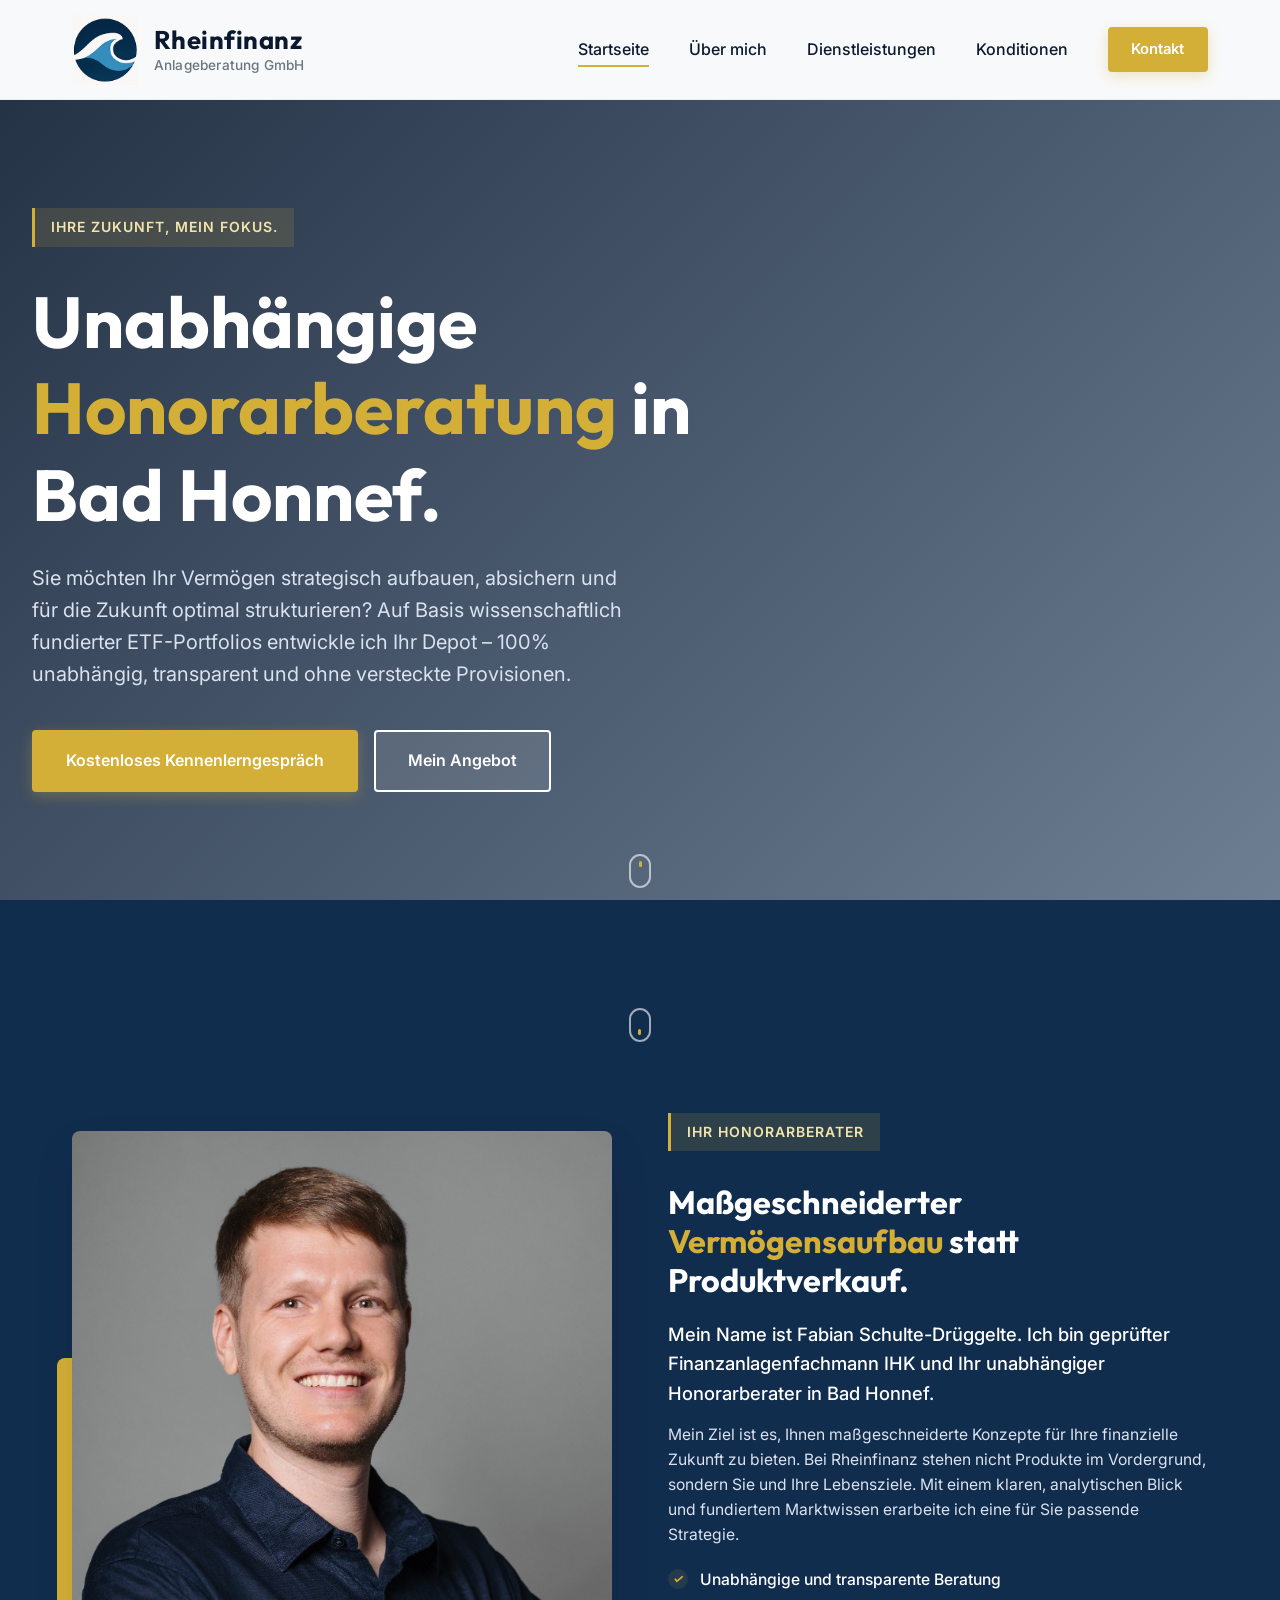
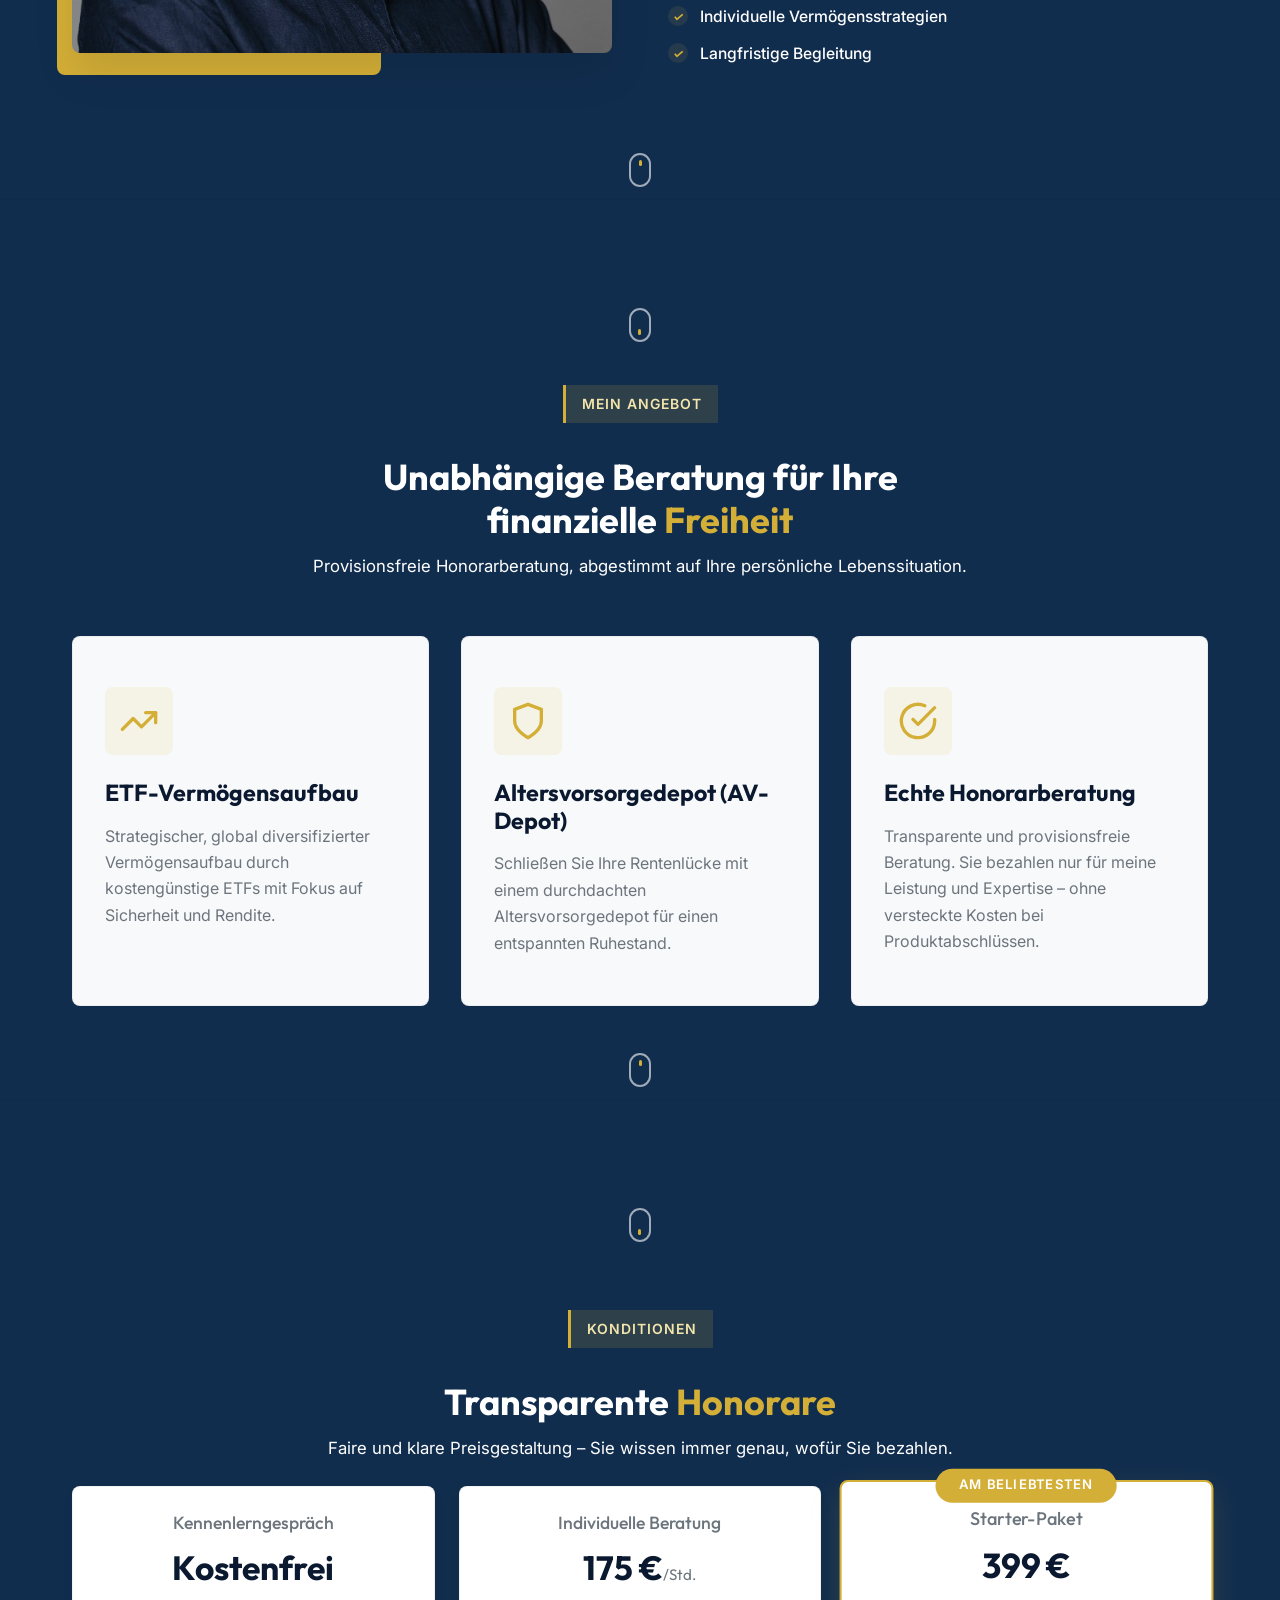
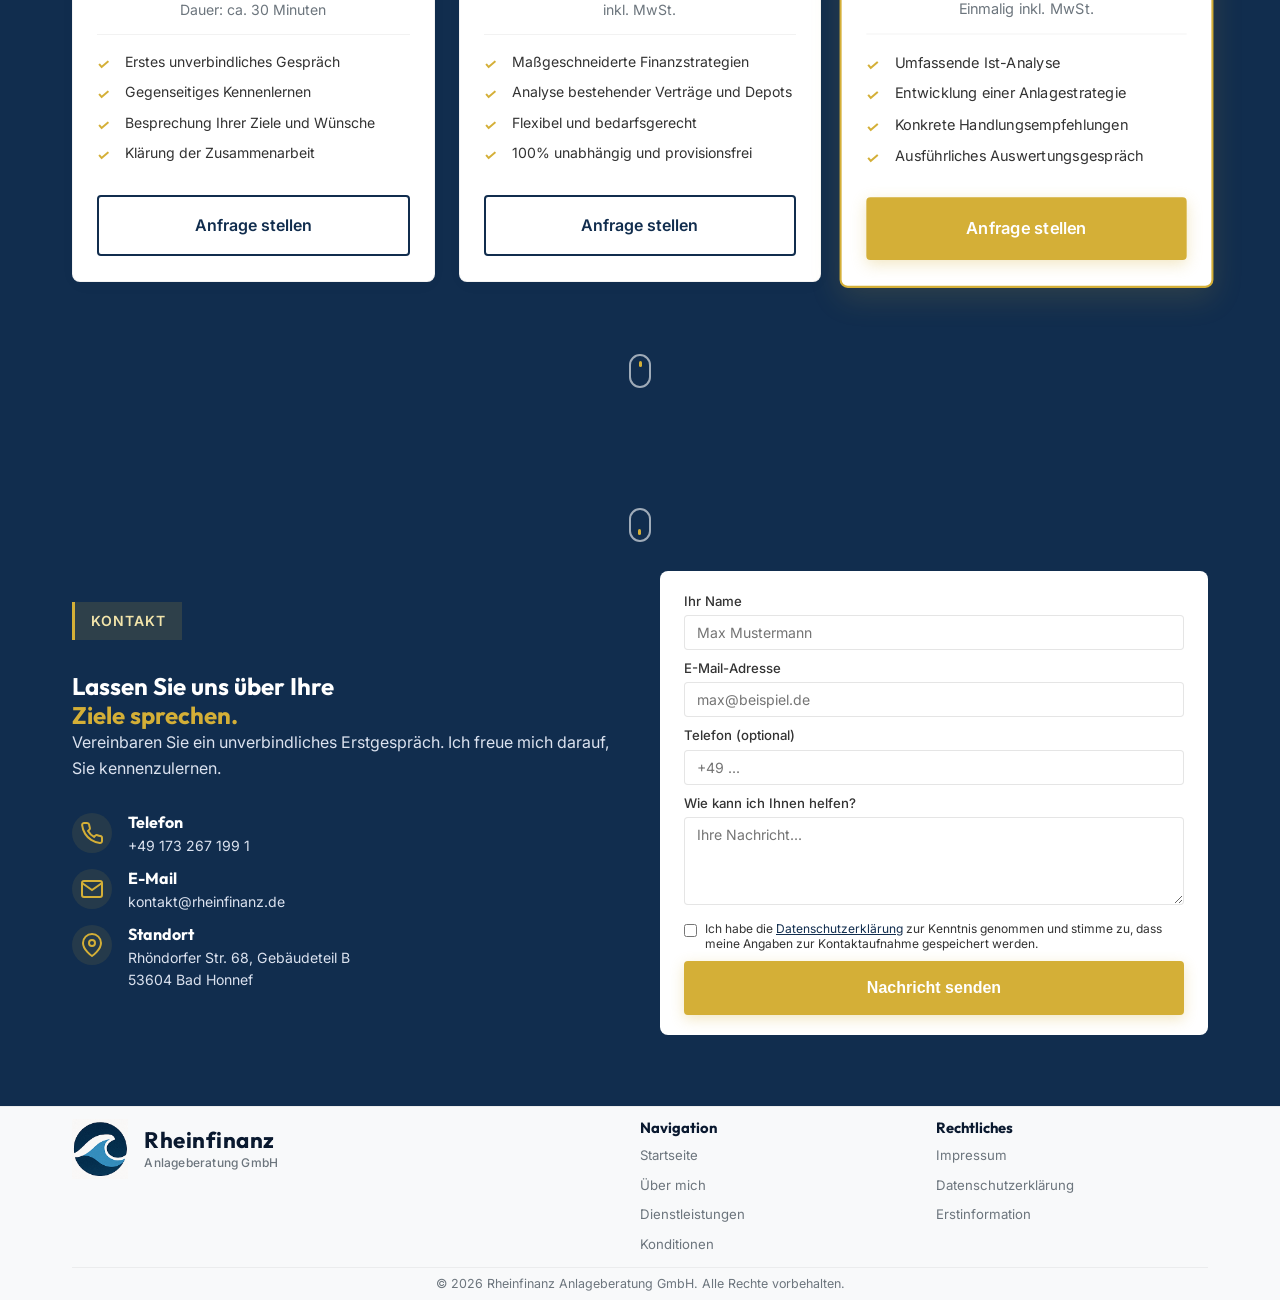
==== commit bb8130d6: "Enlarge portrait image crop size across desktop and mobile devices" ====
--- a/index.html
+++ b/index.html
@@ -49,7 +49,7 @@
         href="https://fonts.googleapis.com/css2?family=Outfit:wght@300;400;500;600;700&family=Inter:wght@300;400;500;600&display=swap"
         rel="stylesheet">
 
-    <link rel="stylesheet" href="styles.css?v=12">
+    <link rel="stylesheet" href="styles.css?v=13">
 </head>
 
 <body>
--- a/styles.css
+++ b/styles.css
@@ -653,9 +653,9 @@
 .about-image img {
     border-radius: 8px;
     width: 100%;
-    max-height: min(440px, 48vh);
+    max-height: min(530px, 58vh);
     object-fit: cover;
-    object-position: top center;
+    object-position: 50% 10%;
     position: relative;
     z-index: 2;
     box-shadow: 0 20px 40px rgba(0, 0, 0, 0.1);
@@ -1242,7 +1242,8 @@
     }
 
     .about-image img {
-        max-height: 280px !important;
+        max-height: 380px !important;
+        object-position: 50% 10% !important;
     }
 
     .about-content h2 {
@@ -1353,7 +1354,8 @@
     }
 
     .about-image img {
-        max-height: min(580px, 54vh);
+        max-height: min(620px, 62vh);
+        object-position: 50% 10%;
     }
 
     .about-content h2 {
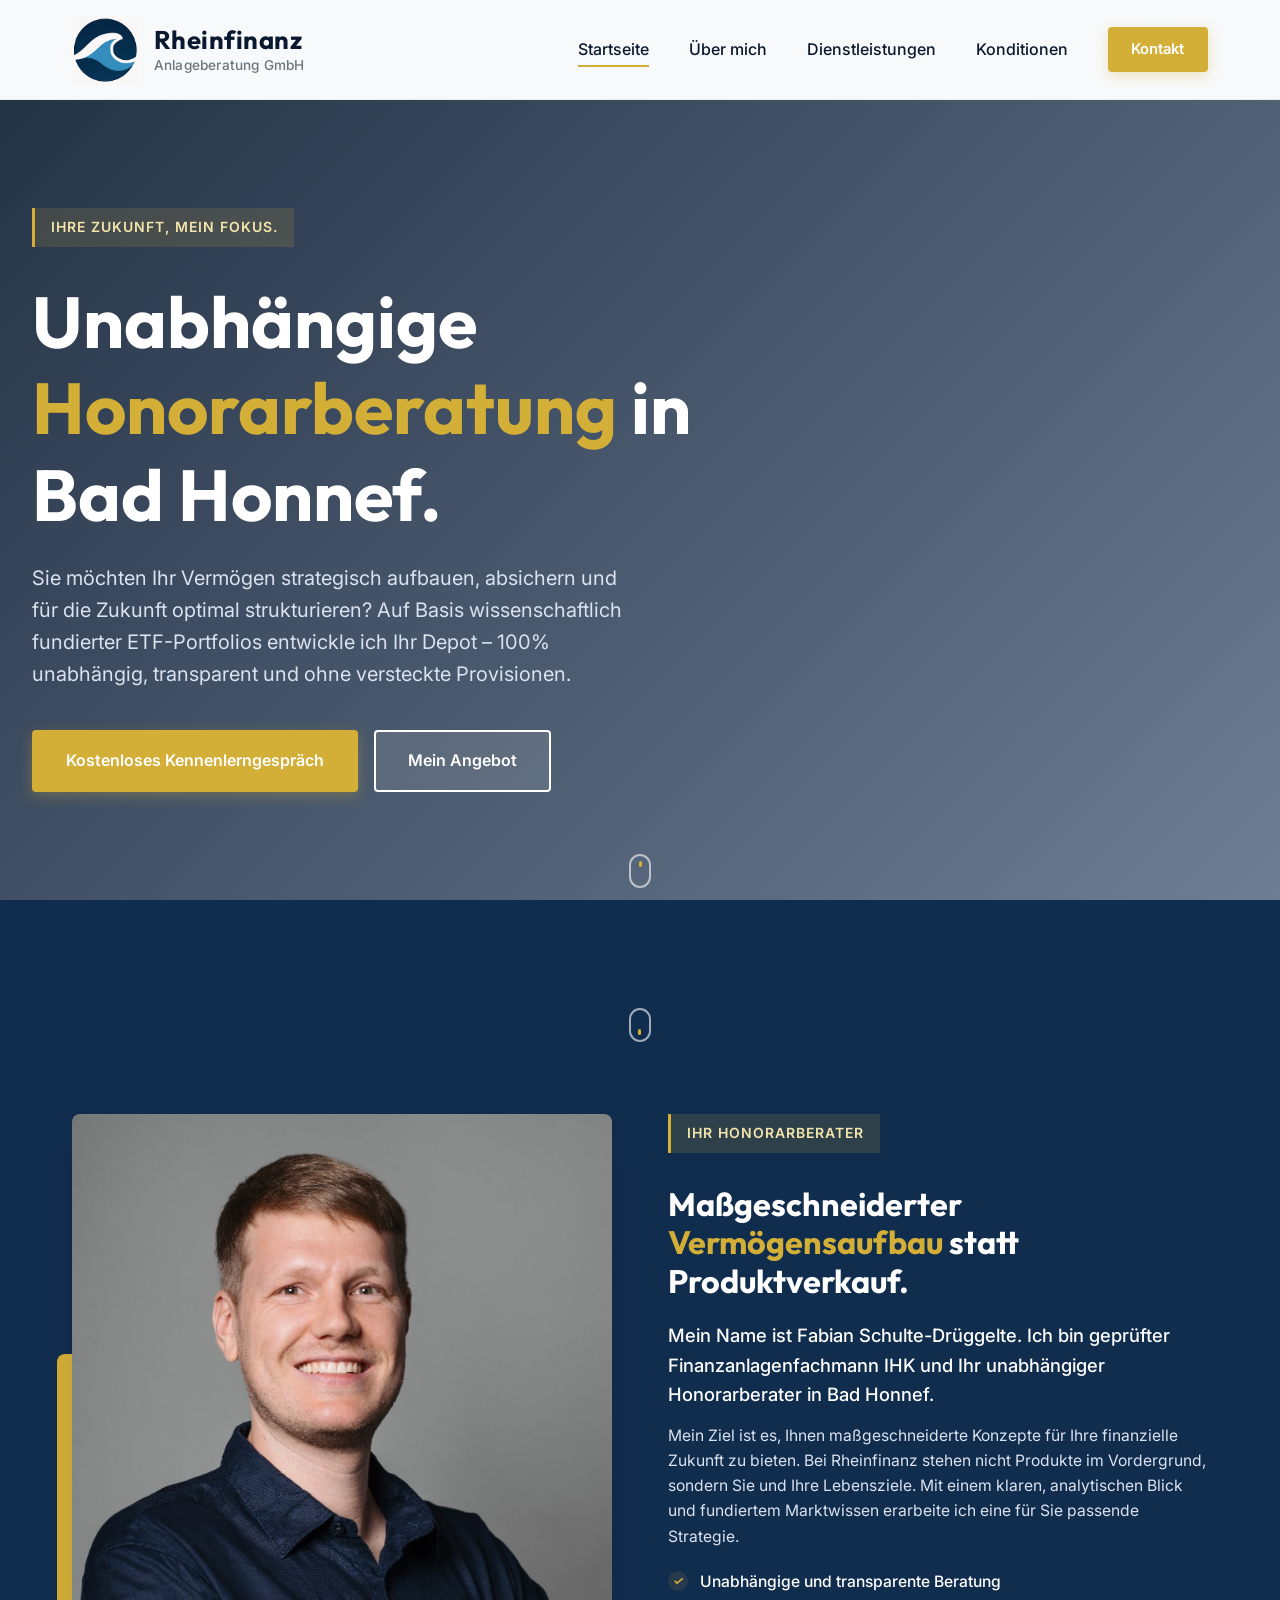
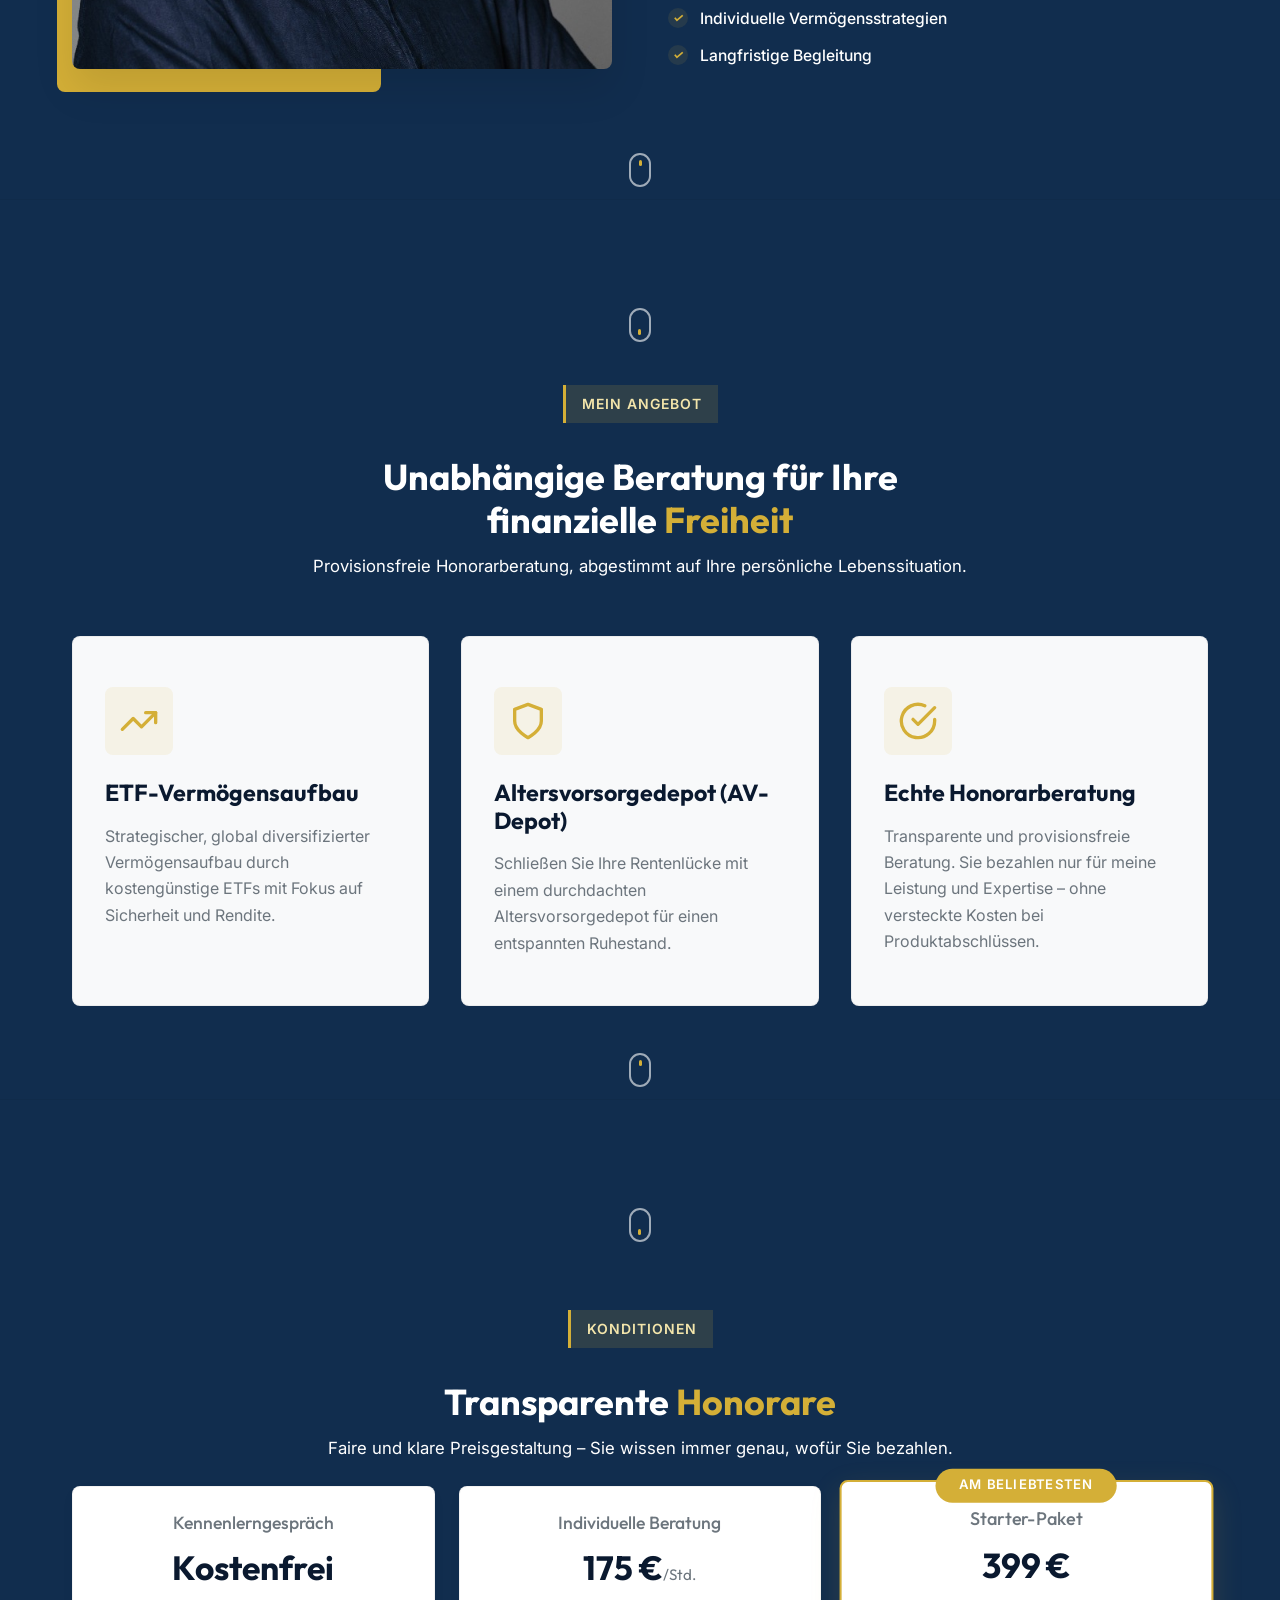
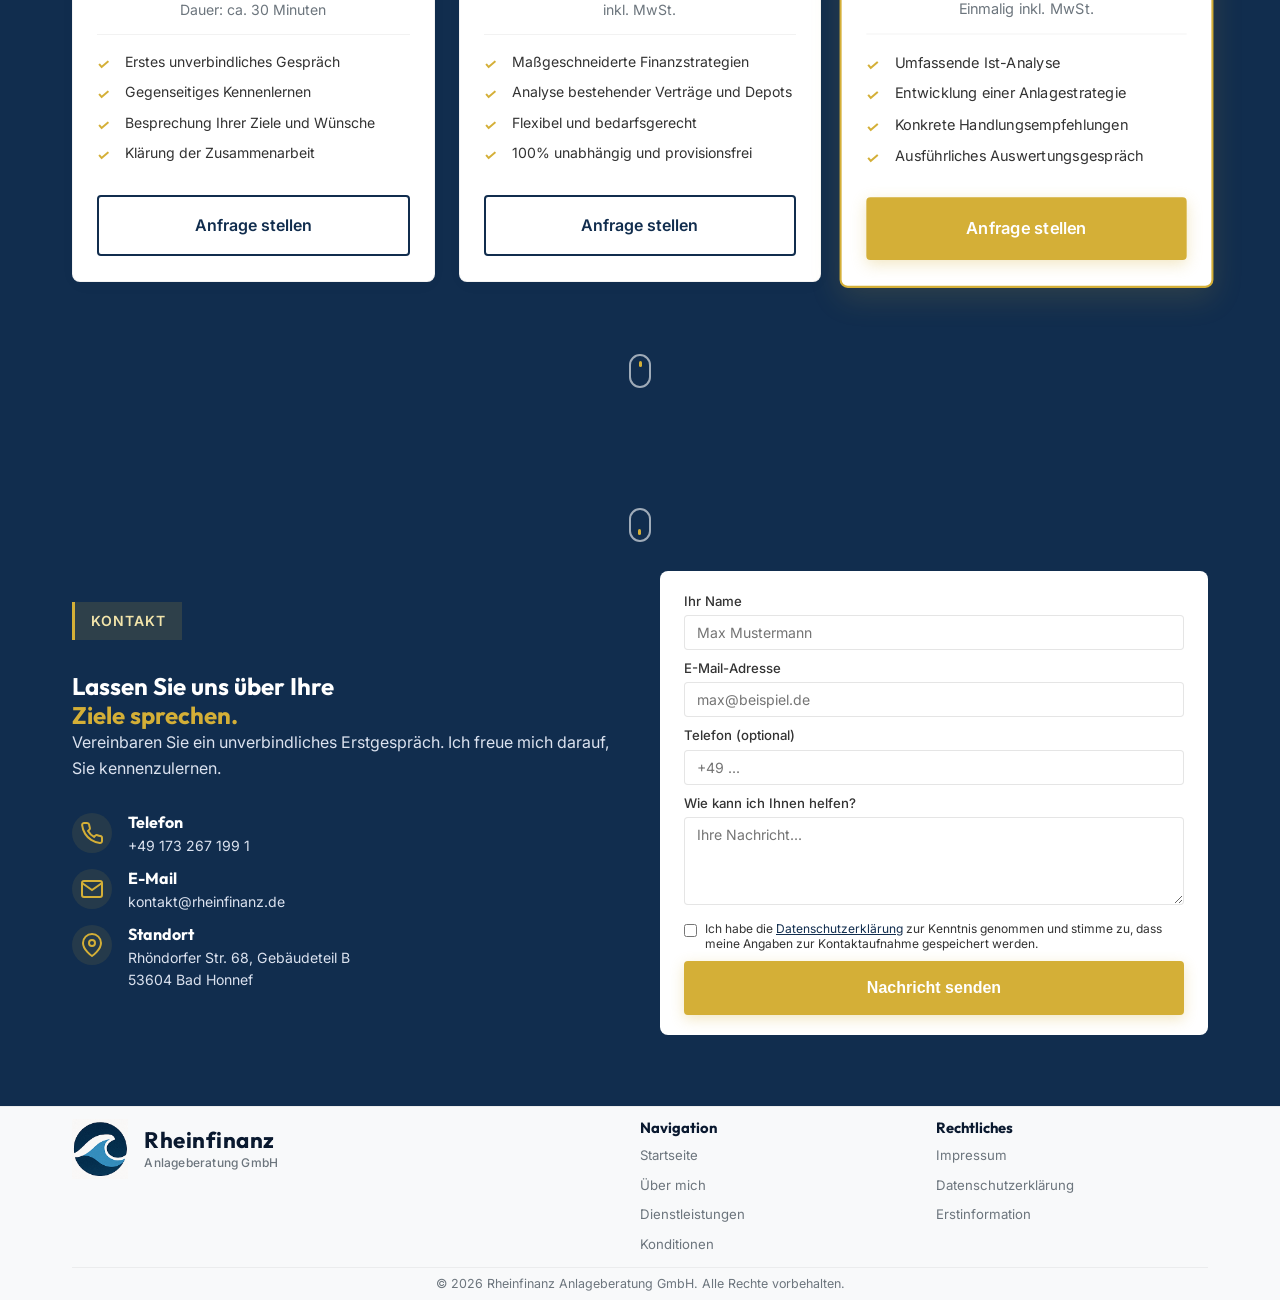
==== commit c6007a6e: "Set portrait image height to 555px aligned top with badge and bottom with last bullet point" ====
--- a/index.html
+++ b/index.html
@@ -49,7 +49,7 @@
         href="https://fonts.googleapis.com/css2?family=Outfit:wght@300;400;500;600;700&family=Inter:wght@300;400;500;600&display=swap"
         rel="stylesheet">
 
-    <link rel="stylesheet" href="styles.css?v=13">
+    <link rel="stylesheet" href="styles.css?v=22">
 </head>
 
 <body>
--- a/styles.css
+++ b/styles.css
@@ -643,7 +643,7 @@
     display: grid;
     grid-template-columns: 1fr 1fr;
     gap: 3.5rem;
-    align-items: center;
+    align-items: start;
 }
 
 .about-image {
@@ -653,7 +653,8 @@
 .about-image img {
     border-radius: 8px;
     width: 100%;
-    max-height: min(530px, 58vh);
+    height: 555px;
+    max-height: 555px;
     object-fit: cover;
     object-position: 50% 10%;
     position: relative;
@@ -703,6 +704,10 @@
     font-weight: 500;
     color: var(--white);
     font-size: 0.98rem;
+}
+
+.features-list li:last-child {
+    margin-bottom: 0;
 }
 
 .features-list li .icon-check {
@@ -1354,7 +1359,8 @@
     }
 
     .about-image img {
-        max-height: min(620px, 62vh);
+        height: 585px;
+        max-height: 585px;
         object-position: 50% 10%;
     }
 
@@ -1526,7 +1532,8 @@
     }
 
     .about-image img {
-        max-height: min(680px, 60vh);
+        height: 610px;
+        max-height: 610px;
     }
 
     .about-content h2 {
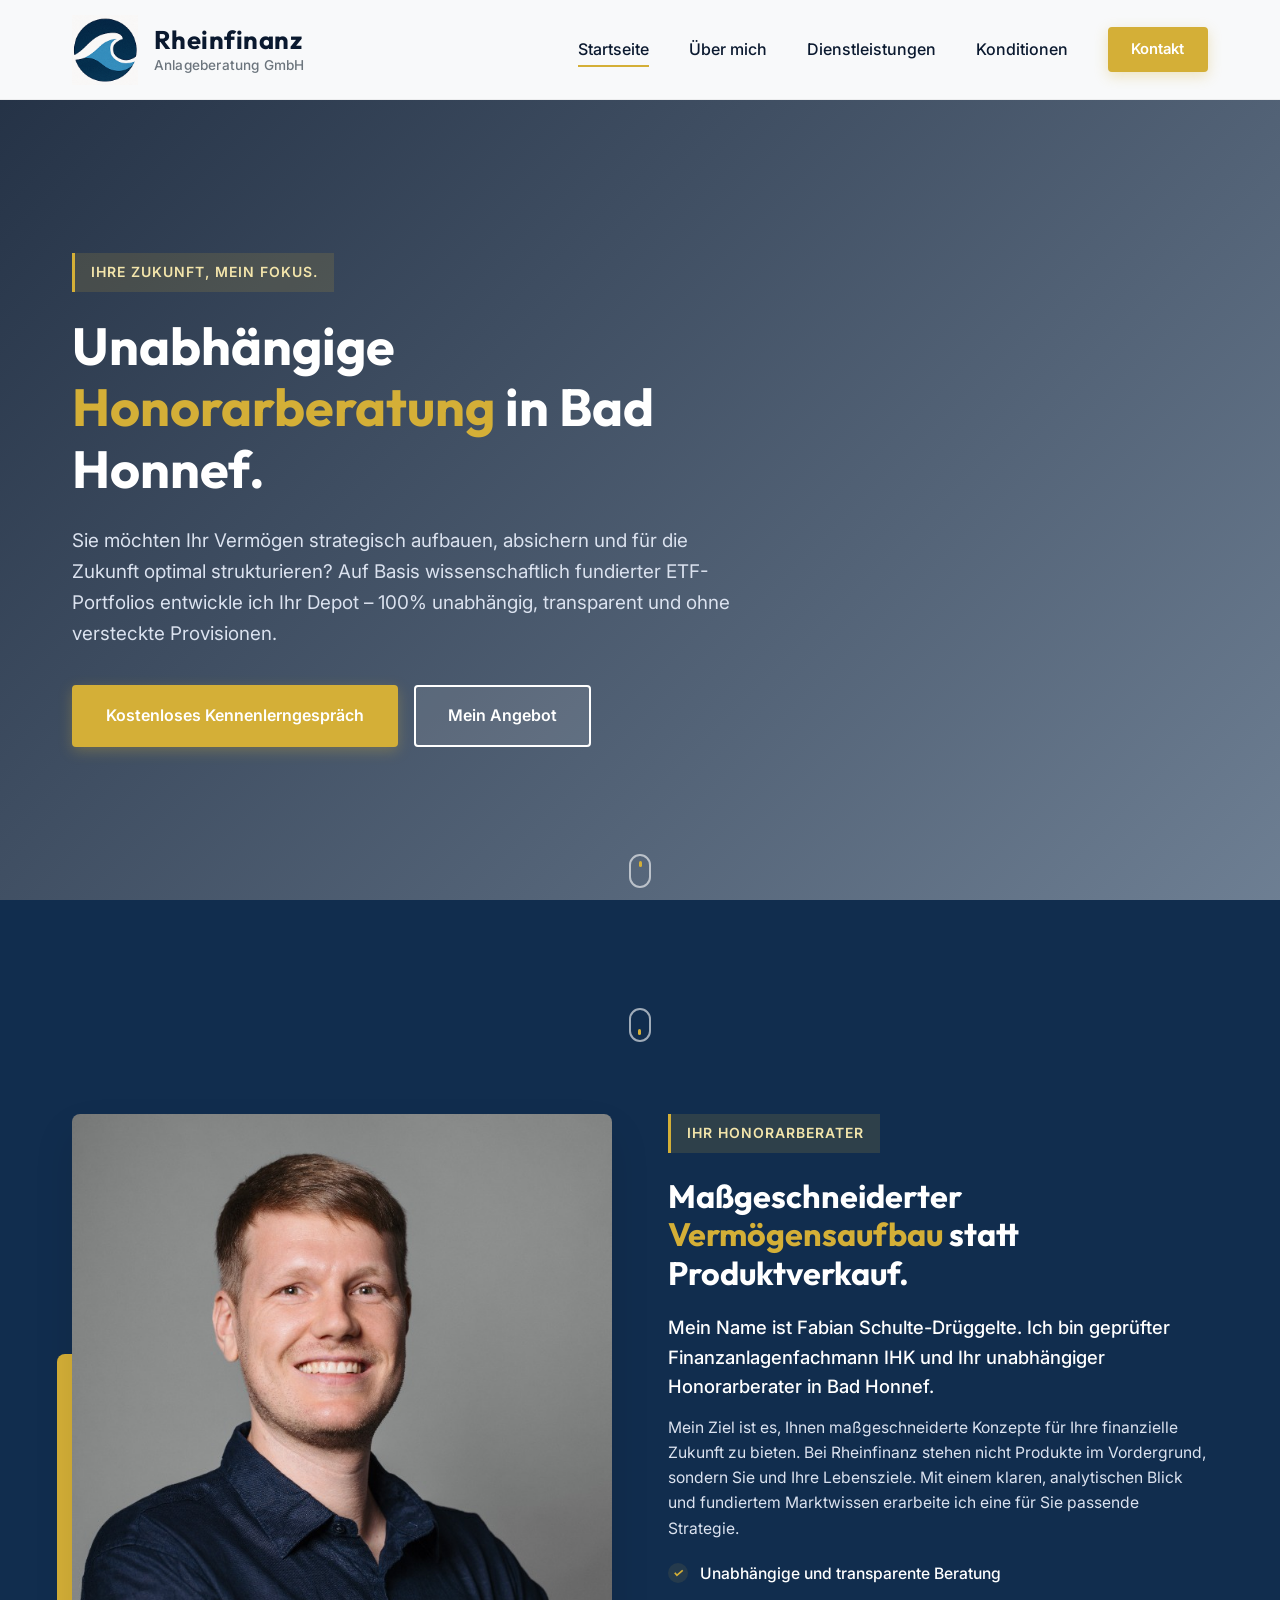
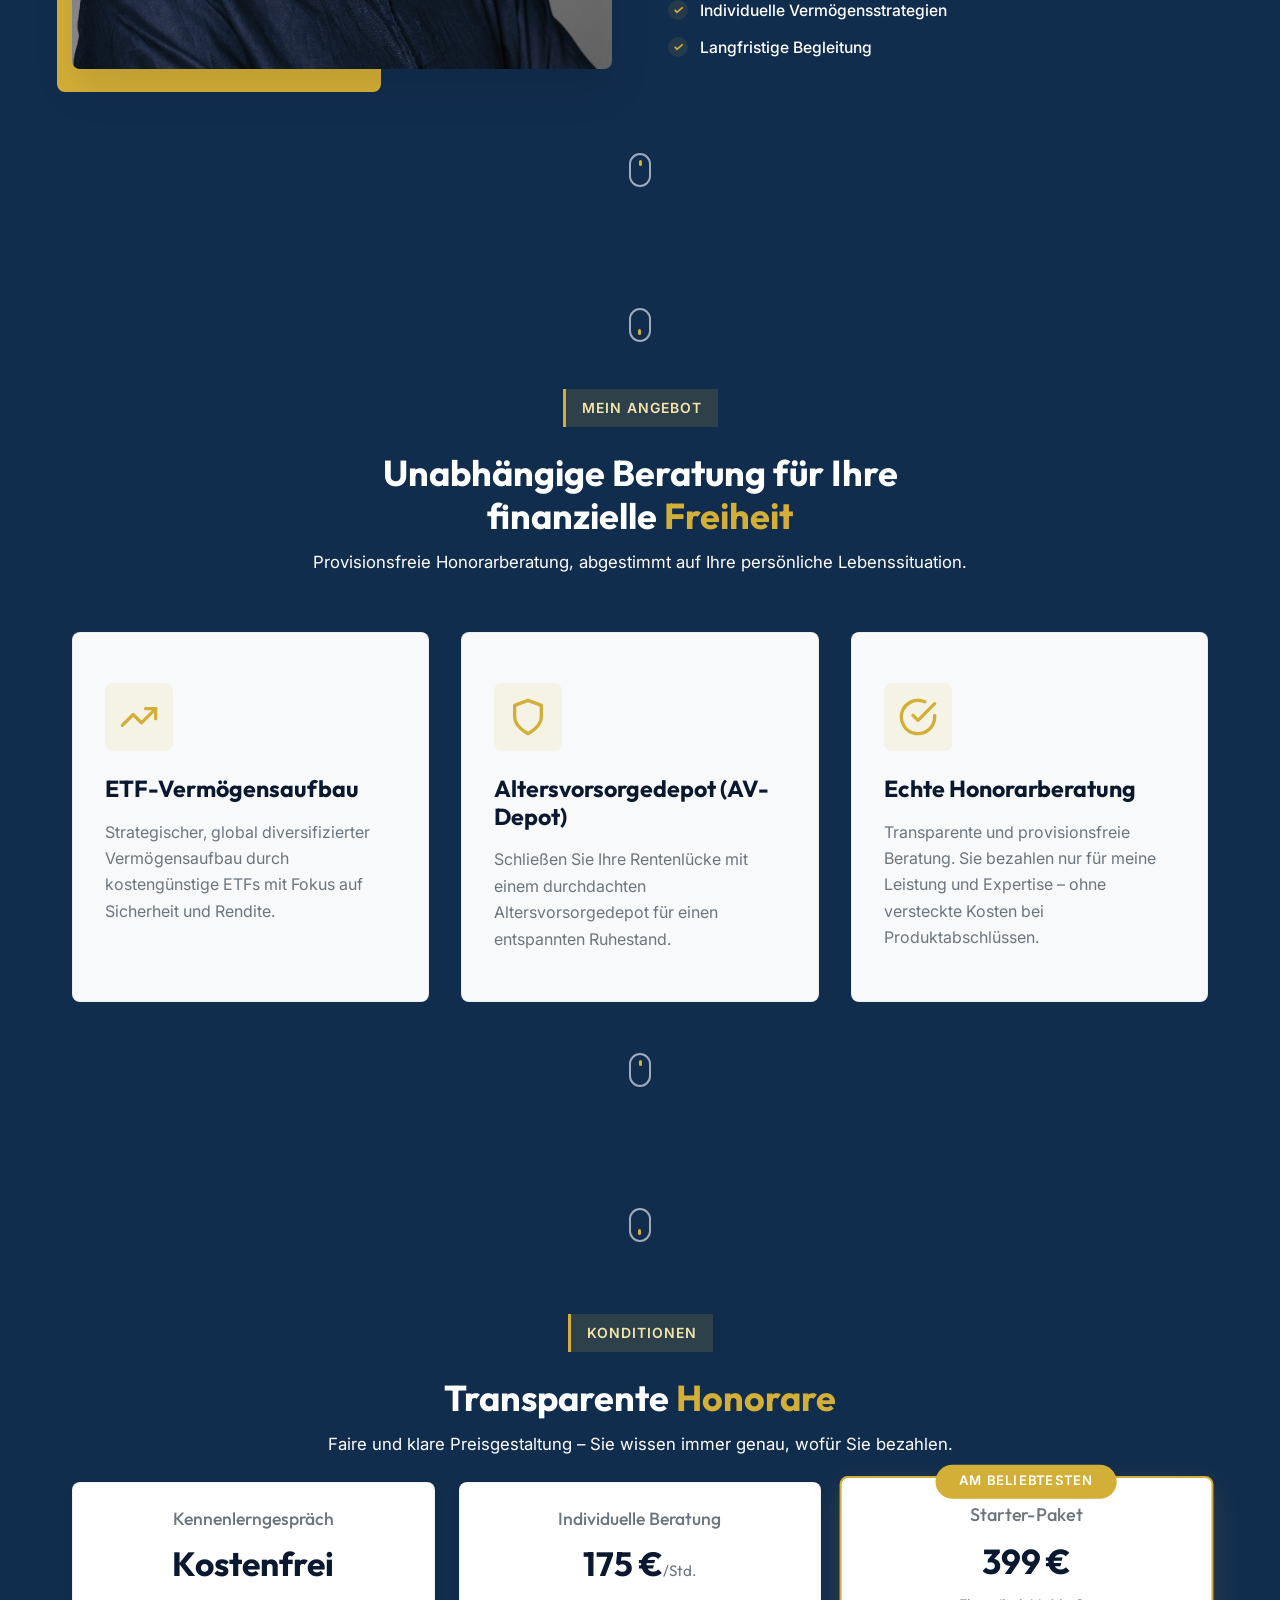
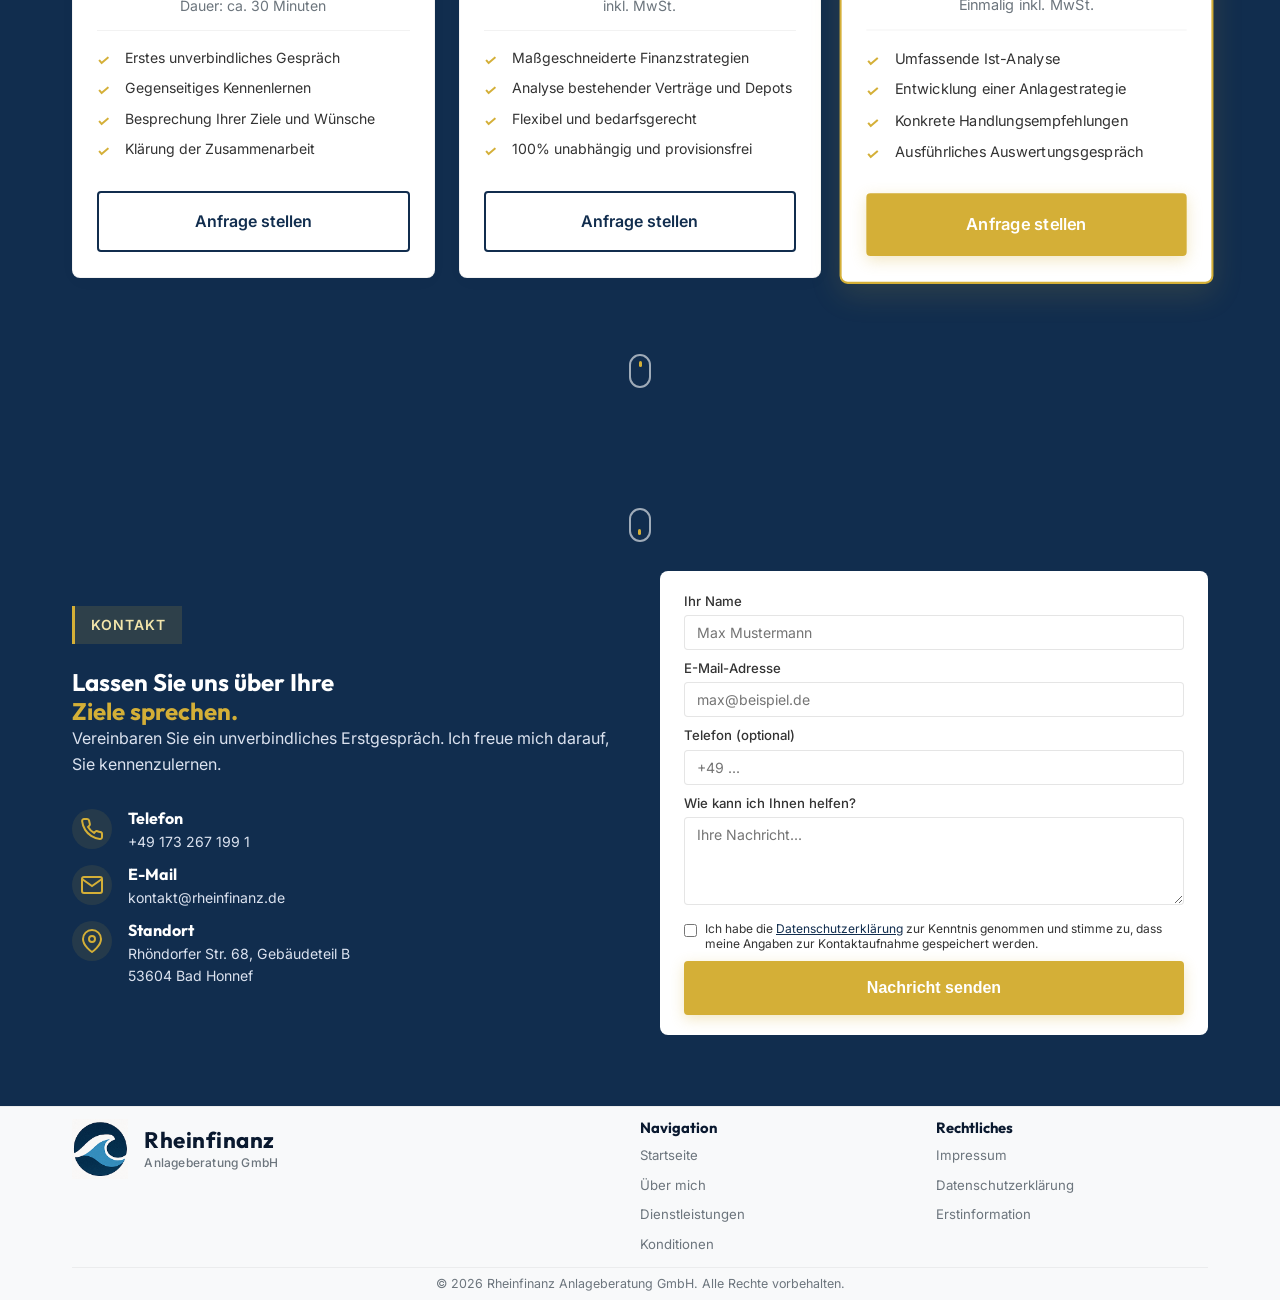
==== commit a414b8bf: "Align hero content left under header logo and increase landing page typography scale" ====
--- a/index.html
+++ b/index.html
@@ -49,7 +49,7 @@
         href="https://fonts.googleapis.com/css2?family=Outfit:wght@300;400;500;600;700&family=Inter:wght@300;400;500;600&display=swap"
         rel="stylesheet">
 
-    <link rel="stylesheet" href="styles.css?v=22">
+    <link rel="stylesheet" href="styles.css?v=24">
 </head>
 
 <body>
@@ -87,15 +87,17 @@
     <section id="home" class="hero">
         <div class="hero-background"></div>
         <div class="hero-overlay"></div>
-        <div class="container hero-content">
-            <span class="badge fade-in-up">Ihre Zukunft, mein Fokus.</span>
-            <h1 class="fade-in-up delay-1">Unabhängige<br><span class="text-gold">Honorarberatung</span> in Bad Honnef.
-            </h1>
-            <p class="fade-in-up delay-2">Sie möchten Ihr Vermögen strategisch aufbauen, absichern und für die
-                Zukunft optimal strukturieren? Auf Basis wissenschaftlich fundierter ETF-Portfolios entwickle ich Ihr Depot – 100% unabhängig, transparent und ohne versteckte Provisionen.</p>
-            <div class="hero-actions fade-in-up delay-3">
-                <a href="#contact" class="btn btn-primary">Kostenloses Kennenlerngespräch</a>
-                <a href="#services" class="btn btn-secondary">Mein Angebot</a>
+        <div class="container">
+            <div class="hero-content">
+                <span class="badge fade-in-up">Ihre Zukunft, mein Fokus.</span>
+                <h1 class="fade-in-up delay-1">Unabhängige<br><span class="text-gold">Honorarberatung</span> in Bad Honnef.
+                </h1>
+                <p class="fade-in-up delay-2">Sie möchten Ihr Vermögen strategisch aufbauen, absichern und für die
+                    Zukunft optimal strukturieren? Auf Basis wissenschaftlich fundierter ETF-Portfolios entwickle ich Ihr Depot – 100% unabhängig, transparent und ohne versteckte Provisionen.</p>
+                <div class="hero-actions fade-in-up delay-3">
+                    <a href="#contact" class="btn btn-primary">Kostenloses Kennenlerngespräch</a>
+                    <a href="#services" class="btn btn-secondary">Mein Angebot</a>
+                </div>
             </div>
         </div>
 
--- a/styles.css
+++ b/styles.css
@@ -340,7 +340,7 @@
 
 .hero-content {
     color: var(--white);
-    max-width: 800px;
+    max-width: 750px;
     margin: 0;
 }
 
@@ -354,21 +354,23 @@
     font-weight: 600;
     letter-spacing: 1px;
     text-transform: uppercase;
-    margin-bottom: 2rem;
+    margin-bottom: 1.5rem;
 }
 
 .hero h1 {
-    font-size: 4.5rem;
+    font-size: clamp(3.2rem, 5.8vh, 4.2rem);
     color: var(--white);
     margin-bottom: 1.5rem;
     font-weight: 700;
+    line-height: 1.18;
 }
 
 .hero p {
-    font-size: 1.25rem;
+    font-size: 1.18rem;
     color: var(--light-blue);
-    margin-bottom: 2.5rem;
-    max-width: 600px;
+    margin-bottom: 2.25rem;
+    max-width: 680px;
+    line-height: 1.65;
 }
 
 .hero-actions {
@@ -1327,14 +1329,14 @@
     }
 
     .hero h1 {
-        font-size: clamp(4.5rem, 7.5vh, 5.8rem);
-        margin-bottom: 2rem;
+        font-size: clamp(3.5rem, 6.2vh, 4.6rem);
+        margin-bottom: 1.75rem;
     }
 
     .hero p {
-        font-size: 1.35rem;
+        font-size: 1.25rem;
         line-height: 1.7;
-        margin-bottom: 3rem;
+        margin-bottom: 2.5rem;
     }
 
     .hero-actions {
@@ -1495,14 +1497,14 @@
     }
 
     .hero h1 {
-        font-size: clamp(5rem, 8.5vh, 6.5rem);
-        margin-bottom: 2.25rem;
+        font-size: clamp(3.8rem, 6.6vh, 5.2rem);
+        margin-bottom: 2rem;
     }
 
     .hero p {
-        font-size: 1.5rem;
+        font-size: 1.32rem;
         line-height: 1.75;
-        margin-bottom: 3.25rem;
+        margin-bottom: 2.75rem;
     }
 
     .hero-actions {
